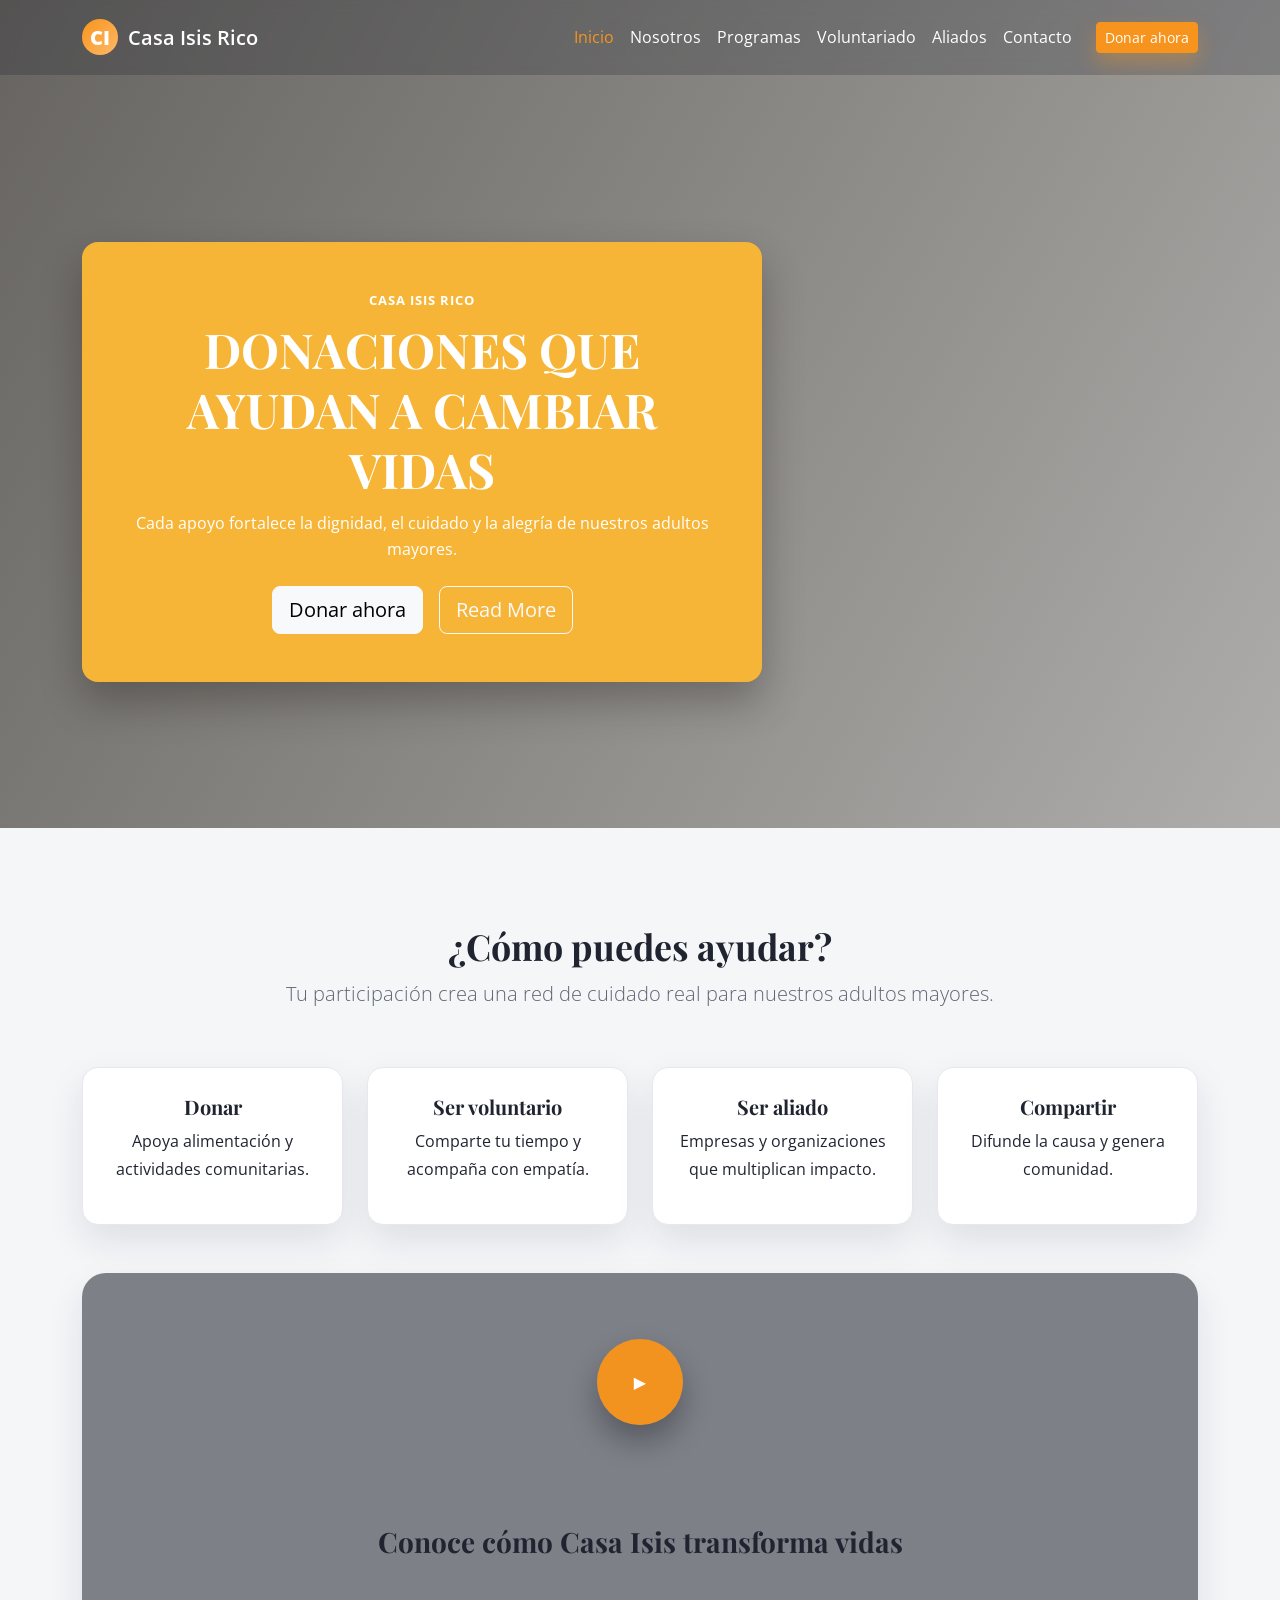
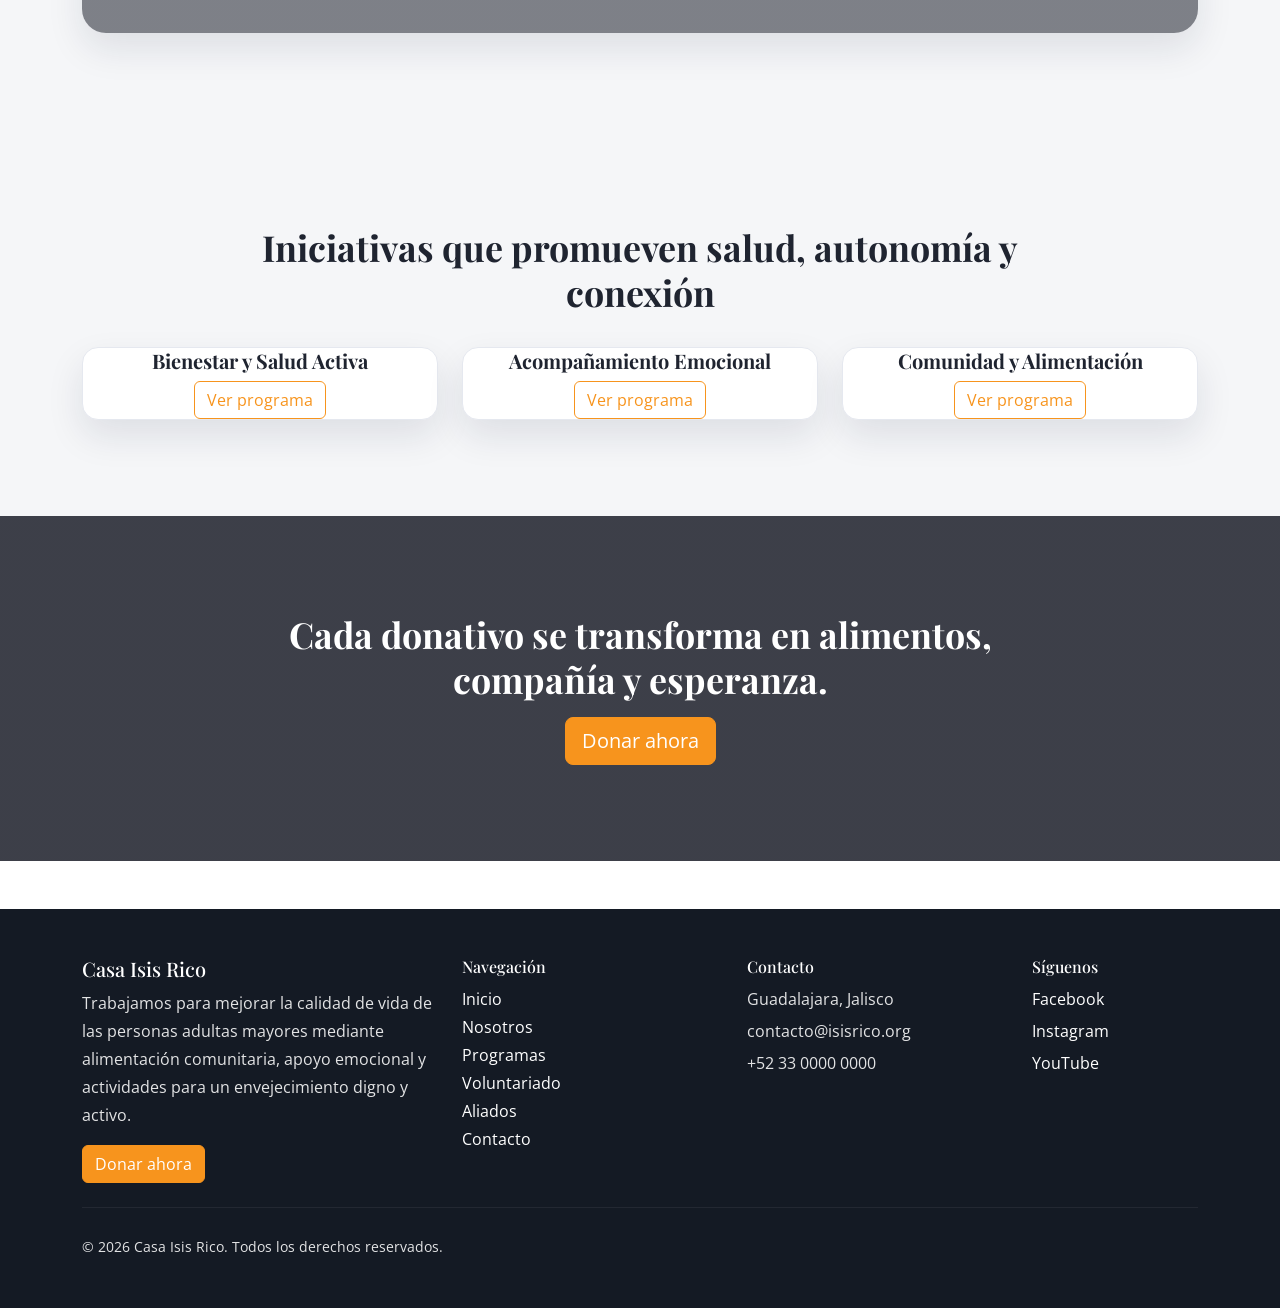
==== index.html @ 66bfe987 "Update index.html" ====
<!doctype html>
<html lang="es">
<head>
<meta charset="UTF-8" />
<meta name="viewport" content="width=device-width, initial-scale=1" />

<title>Casa Isis Rico | Envejecimiento digno y activo</title>

<link href="https://fonts.googleapis.com/css2?family=Open+Sans:wght@400;600&family=Playfair+Display:wght@700&family=Poppins:wght@600;700&display=swap" rel="stylesheet">

<link href="https://cdn.jsdelivr.net/npm/bootstrap@5.3.3/dist/css/bootstrap.min.css" rel="stylesheet">

<link rel="stylesheet" href="assets/css/base.css">
<link rel="stylesheet" href="assets/css/components.css">
<link rel="stylesheet" href="assets/css/pages.css">
<link rel="stylesheet" href="assets/css/hero.css">

</head>

<body data-page="index.html">

<header id="site-navbar"></header>

<main>

<!-- HERO -->
<section class="page-header hero-section">
<div class="hero-overlay"></div>

<div class="container hero-content text-center">

<article class="hero-highlight-card">

<p class="kicker text-white mb-2">Casa Isis Rico</p>

<h1 class="text-white">
DONACIONES QUE AYUDAN A CAMBIAR VIDAS
</h1>

<p class="text-white mb-4">
Cada apoyo fortalece la dignidad, el cuidado y la alegría de nuestros adultos mayores.
</p>

<div class="d-flex justify-content-center gap-3 flex-wrap">
<a class="btn btn-light btn-lg"
href="https://providencia.org.mx/causes/altata"
target="_blank">Donar ahora</a>

<a class="btn btn-outline-light btn-lg" href="#como-ayudar">
Read More
</a>
</div>

</article>

</div>
</section>


<!-- COMO PUEDES AYUDAR -->
<section id="como-ayudar" class="section-space section-soft">

<div class="container">

<div class="text-center section-heading">
<h2>¿Cómo puedes ayudar?</h2>
<p class="lead">
Tu participación crea una red de cuidado real para nuestros adultos mayores.
</p>
</div>

<div class="row g-4 mt-4">

<div class="col-md-3">
<div class="card-soft help-card h-100 text-center">
<h5>Donar</h5>
<p>Apoya alimentación y actividades comunitarias.</p>
</div>
</div>

<div class="col-md-3">
<div class="card-soft help-card h-100 text-center">
<h5>Ser voluntario</h5>
<p>Comparte tu tiempo y acompaña con empatía.</p>
</div>
</div>

<div class="col-md-3">
<div class="card-soft help-card h-100 text-center">
<h5>Ser aliado</h5>
<p>Empresas y organizaciones que multiplican impacto.</p>
</div>
</div>

<div class="col-md-3">
<div class="card-soft help-card h-100 text-center">
<h5>Compartir</h5>
<p>Difunde la causa y genera comunidad.</p>
</div>
</div>

</div>


<!-- VIDEO -->
<div class="story-video mt-5 text-center">

<!-- Reemplazar VIDEO_URL por video institucional -->
<button class="video-trigger"
data-bs-toggle="modal"
data-bs-target="#storyVideoModal">

▶
</button>

<h3 class="mt-3">
Conoce cómo Casa Isis transforma vidas
</h3>

</div>

</div>
</section>


<!-- PROGRAMAS -->
<section class="section-space section-soft">

<div class="container">

<div class="text-center section-heading">
<h2>Iniciativas que promueven salud, autonomía y conexión</h2>
</div>

<div class="row g-4">

<div class="col-md-4">
<div class="card-soft program-card h-100 text-center">
<h5>Bienestar y Salud Activa</h5>
<a class="btn btn-outline-brand" href="programas.html">Ver programa</a>
</div>
</div>

<div class="col-md-4">
<div class="card-soft program-card h-100 text-center">
<h5>Acompañamiento Emocional</h5>
<a class="btn btn-outline-brand" href="programas.html">Ver programa</a>
</div>
</div>

<div class="col-md-4">
<div class="card-soft program-card h-100 text-center">
<h5>Comunidad y Alimentación</h5>
<a class="btn btn-outline-brand" href="programas.html">Ver programa</a>
</div>
</div>

</div>

</div>
</section>


<!-- DONACION -->
<section class="donation-band section-space text-center">

<div class="container">

<h2>
Cada donativo se transforma en alimentos, compañía y esperanza.
</h2>

<a class="btn btn-brand btn-lg mt-3"
href="https://providencia.org.mx/causes/altata"
target="_blank">
Donar ahora
</a>

</div>

</section>

</main>


<!-- VIDEO MODAL -->
<div class="modal fade" id="storyVideoModal" tabindex="-1">
<div class="modal-dialog modal-lg modal-dialog-centered">

<div class="modal-content bg-dark">

<div class="modal-body">

<div class="ratio ratio-16x9">
<iframe
src="https://www.youtube.com/embed/VIDEO_URL"
allowfullscreen>
</iframe>
</div>

</div>

</div>

</div>
</div>

<div id="site-footer"></div>

<script src="https://cdn.jsdelivr.net/npm/bootstrap@5.3.3/dist/js/bootstrap.bundle.min.js"></script>
<script src="assets/js/site.js"></script>

</body>
</html>
---- assets/css/base.css ----
:root {
  --color-primary: #f7941d;
  --color-primary-dark: #d97d10;
  --color-secondary: #ffe0bc;
  --color-accent: #ffbf75;
  --color-surface: #f5f6f8;
  --color-surface-soft: #ffffff;
  --color-ink: #1f2430;
  --color-muted: #5e6574;
  --color-border: #e5e8ef;
  --shadow-soft: 0 16px 36px rgba(24, 32, 56, 0.1);
  --radius-md: 1rem;
  --radius-lg: 1.5rem;
}

* {
  box-sizing: border-box;
}

html {
  scroll-behavior: smooth;
}

body {
  font-family: 'Open Sans', 'Inter', system-ui, -apple-system, sans-serif;
  color: var(--color-ink);
  background: var(--color-surface-soft);
  line-height: 1.75;
}

h1,
h2,
h3,
h4,
h5 {
  font-family: 'Playfair Display', 'Poppins', serif;
  line-height: 1.25;
  font-weight: 700;
  color: var(--color-ink);
}

h1 {
  font-size: clamp(2rem, 4vw, 3.25rem);
}

h2 {
  font-size: clamp(1.75rem, 2.8vw, 2.4rem);
}

.section-space {
  padding: clamp(4rem, 8vw, 6rem) 0;
}

.section-soft {
  background: var(--color-surface);
}

.kicker {
  color: var(--color-primary);
  font-weight: 700;
  text-transform: uppercase;
  letter-spacing: 0.08em;
  font-size: 0.82rem;
}

.lead {
  color: var(--color-muted);
  font-size: clamp(1rem, 2.4vw, 1.22rem);
}

.btn-brand {
  background: var(--color-primary);
  border-color: var(--color-primary);
  color: #fff;
}

.btn-brand:hover,
.btn-brand:focus {
  background: var(--color-primary-dark);
  border-color: var(--color-primary-dark);
  color: #fff;
}

.btn-outline-brand {
  border-color: var(--color-primary);
  color: var(--color-primary);
}

.btn-outline-brand:hover,
.btn-outline-brand:focus {
  background: var(--color-primary);
  color: #fff;
}

.focus-ring:focus-visible,
a:focus-visible,
button:focus-visible,
input:focus-visible,
textarea:focus-visible,
select:focus-visible {
  outline: 3px solid var(--color-secondary);
  outline-offset: 2px;
}
---- assets/css/components.css ----
.site-navbar {
  background: rgba(14, 18, 30, 0.2);
  backdrop-filter: blur(8px);
  transition: background 0.3s ease, box-shadow 0.3s ease, padding 0.3s ease;
  padding: 0.9rem 0;
}

.site-navbar.scrolled {
  background: rgba(14, 18, 30, 0.94);
  box-shadow: 0 10px 28px rgba(0, 0, 0, 0.22);
  padding: 0.6rem 0;
}

.site-navbar .nav-link,
.site-navbar .navbar-brand {
  color: #fff;
}

.site-navbar .nav-link:hover,
.site-navbar .nav-link.active {
  color: var(--color-primary);
}

.navbar-toggler {
  border-color: rgba(255, 255, 255, 0.45);
}

.navbar-toggler-icon {
  filter: invert(1);
}

.nav-donate-btn {
  box-shadow: 0 10px 20px rgba(247, 148, 29, 0.35);
}

.navbar-brand-mark {
  width: 2.25rem;
  height: 2.25rem;
  border-radius: 50%;
  background: linear-gradient(135deg, var(--color-primary), #ffb866);
  display: inline-grid;
  place-items: center;
  color: #fff;
  margin-right: 0.6rem;
  font-weight: 800;
}

.help-card {
  padding: 1.6rem;
  text-align: center;
}

.help-icon {
  display: inline-grid;
  place-items: center;
  width: 3rem;
  height: 3rem;
  border-radius: 50%;
  background: rgba(247, 148, 29, 0.16);
  font-size: 1.35rem;
  margin-bottom: 0.75rem;
}

.story-video {
  border-radius: var(--radius-lg);
  min-height: 360px;
  background: linear-gradient(rgba(16, 20, 32, 0.52), rgba(16, 20, 32, 0.52)),
    url('https://images.unsplash.com/photo-1516589178581-6cd7833ae3b2?auto=format&fit=crop&w=1600&q=80') center / cover no-repeat;
  display: grid;
  place-items: center;
  gap: 1rem;
  padding: 2rem;
  box-shadow: var(--shadow-soft);
}

.video-copy h3 {
  color: #fff;
  max-width: 620px;
}

.video-trigger {
  width: 86px;
  height: 86px;
  border-radius: 50%;
  border: 0;
  background: rgba(247, 148, 29, 0.96);
  color: #fff;
  box-shadow: 0 16px 30px rgba(8, 10, 14, 0.32);
  transition: transform 0.25s ease;
}

.video-trigger:hover,
.video-trigger:focus {
  transform: scale(1.06);
}

.play-circle {
  font-size: 1.7rem;
  margin-left: 0.2rem;
}

.card-soft {
  border: 1px solid var(--color-border);
  border-radius: var(--radius-md);
  box-shadow: var(--shadow-soft);
  background: #fff;
  transition: transform 0.3s ease, box-shadow 0.3s ease;
}

.card-soft:hover {
  transform: translateY(-7px);
  box-shadow: 0 22px 40px rgba(24, 32, 56, 0.14);
}

.story-block {
  border-left: 4px solid var(--color-primary);
  padding-left: 1rem;
}

.cta-band {
  border-radius: var(--radius-lg);
  background: #202632;
  color: #fff;
  padding: 2rem;
}

.cta-band h2,
.cta-band p {
  color: #fff;
}

.image-placeholder {
  width: 100%;
  height: 100%;
  min-height: 250px;
  object-fit: cover;
  border-radius: var(--radius-md);
  box-shadow: var(--shadow-soft);
}

.image-caption {
  color: var(--color-muted);
  font-size: 0.9rem;
  margin-top: 0.65rem;
}

.site-footer {
  background: #141a24;
  color: rgba(255, 255, 255, 0.88);
}

.site-footer a {
  color: #fff;
  text-decoration: none;
}

.site-footer a:hover {
  color: var(--color-primary);
}

.social-links li + li {
  margin-top: 0.25rem;
}

.section-heading {
  max-width: 760px;
  margin: 0 auto 2rem;
}

.metric-highlight {
  text-align: center;
  padding: 1.6rem 1rem;
}

.impact-card {
  padding: 1.6rem;
  text-align: center;
}

.impact-icon {
  display: inline-grid;
  place-items: center;
  width: 3rem;
  height: 3rem;
  border-radius: 50%;
  background: rgba(247, 148, 29, 0.17);
  font-size: 1.4rem;
  margin-bottom: 0.8rem;
}

.value-card,
.quote-card,
.action-card {
  padding: 2rem;
}

.value-icon {
  display: inline-grid;
  place-items: center;
  width: 3.2rem;
  height: 3.2rem;
  border-radius: 0.9rem;
  background: rgba(247, 148, 29, 0.14);
  font-size: 1.55rem;
}

.program-card {
  overflow: hidden;
}

.program-image {
  min-height: 220px;
  border-bottom-left-radius: 0;
  border-bottom-right-radius: 0;
  transition: transform 0.5s ease;
}

.program-card:hover .program-image {
  transform: scale(1.08);
}

.quote-card p {
  font-size: 1.05rem;
  color: var(--color-muted);
}

.action-card .btn {
  margin-top: auto;
}

.about-visual .image-placeholder {
  min-height: 100%;
}

.donation-band {
  color: #fff;
  background: linear-gradient(rgba(12, 15, 27, 0.8), rgba(12, 15, 27, 0.8)),
    url('https://images.unsplash.com/photo-1511895426328-dc8714191300?auto=format&fit=crop&w=1600&q=80') center / cover no-repeat;
}

.donation-band h2 {
  color: #fff;
  max-width: 760px;
  margin: 0 auto;
}

.ally-marquee {
  overflow: hidden;
  border-radius: 999px;
  border: 1px solid var(--color-border);
  padding: 0.75rem 0;
  background: #fff;
}

.ally-track {
  display: flex;
  width: max-content;
  animation: allyMarquee 24s linear infinite;
}

.ally-track span {
  padding: 0 2rem;
  font-weight: 600;
  color: #404756;
}

.btn,
.nav-link,
.form-control,
.form-select {
  transition: all 0.25s ease;
}

@keyframes allyMarquee {
  0% {
    transform: translateX(0);
  }

  100% {
    transform: translateX(-50%);
  }
}

@media (max-width: 991px) {
  .site-navbar {
    background: rgba(14, 18, 30, 0.94);
  }

  .nav-donate-btn {
    margin-bottom: 0.5rem;
    width: max-content;
  }

  .story-video {
    min-height: 300px;
  }
}
---- assets/css/pages.css ----
.metric {
  text-align: center;
  padding: 1.4rem;
  border-radius: var(--radius-md);
  background: #fff;
  border: 1px solid var(--color-border);
  box-shadow: var(--shadow-soft);
}

.metric strong {
  display: block;
  font-size: clamp(1.8rem, 4vw, 2.7rem);
  color: var(--color-primary);
  line-height: 1.15;
}

.program-item {
  border-top: 3px solid var(--color-accent);
}

.form-card {
  border: 1px solid var(--color-border);
  border-radius: var(--radius-md);
  box-shadow: var(--shadow-soft);
}

.page-header {
  padding-top: 7.5rem;
  padding-bottom: 2rem;
}
---- assets/css/hero.css ----
.hero-section.page-header {
  min-height: 92vh;
  display: flex;
  align-items: center;
  justify-content: center;
  position: relative;
  overflow: hidden;
  padding-top: 6rem;
  padding-bottom: 0;
}

.hero-overlay {
  position: absolute;
  inset: 0;
  background: linear-gradient(120deg, rgba(24, 20, 14, 0.66), rgba(24, 20, 14, 0.35)),
    url('https://images.unsplash.com/photo-1576765608866-5b51046452be?auto=format&fit=crop&w=1800&q=80') center / cover no-repeat;
  animation: heroZoom 14s ease-in-out infinite alternate;
}

.hero-section .hero-content {
  position: relative;
  z-index: 2;
}

.hero-section .hero-highlight-card {
  max-width: 680px;
  border-radius: 1rem;
  background: #f7b538;
  color: #1f2430;
  padding: clamp(2rem, 4vw, 3rem);
  box-shadow: 0 20px 40px rgba(24, 18, 9, 0.3);
  animation: heroFadeIn 0.9s ease;
}

.hero-section .hero-highlight-card h1 {
  font-family: 'Playfair Display', 'Poppins', serif;
  font-size: clamp(2rem, 4vw, 3rem);
  margin-bottom: 0.8rem;
}

.hero-section .hero-highlight-card p {
  line-height: 1.6;
}

.hero-section .hero-badge {
  display: inline-grid;
  place-items: center;
  width: 3.3rem;
  height: 3.3rem;
  border-radius: 50%;
  background: rgba(255, 255, 255, 0.55);
  font-size: 1.5rem;
  margin-bottom: 0.8rem;
}

.hero-section .hero-action {
  transition: transform 0.25s ease, box-shadow 0.25s ease;
}

.hero-section .hero-action:hover,
.hero-section .hero-action:focus {
  transform: translateY(-2px);
  box-shadow: 0 12px 22px rgba(24, 32, 56, 0.18);
}

@keyframes heroFadeIn {
  from {
    opacity: 0;
    transform: translateY(16px);
  }

  to {
    opacity: 1;
    transform: translateY(0);
  }
}

@keyframes heroZoom {
  from {
    transform: scale(1);
  }

  to {
    transform: scale(1.08);
  }
}

@media (max-width: 991px) {
  .hero-section.page-header {
    min-height: 84vh;
  }
}
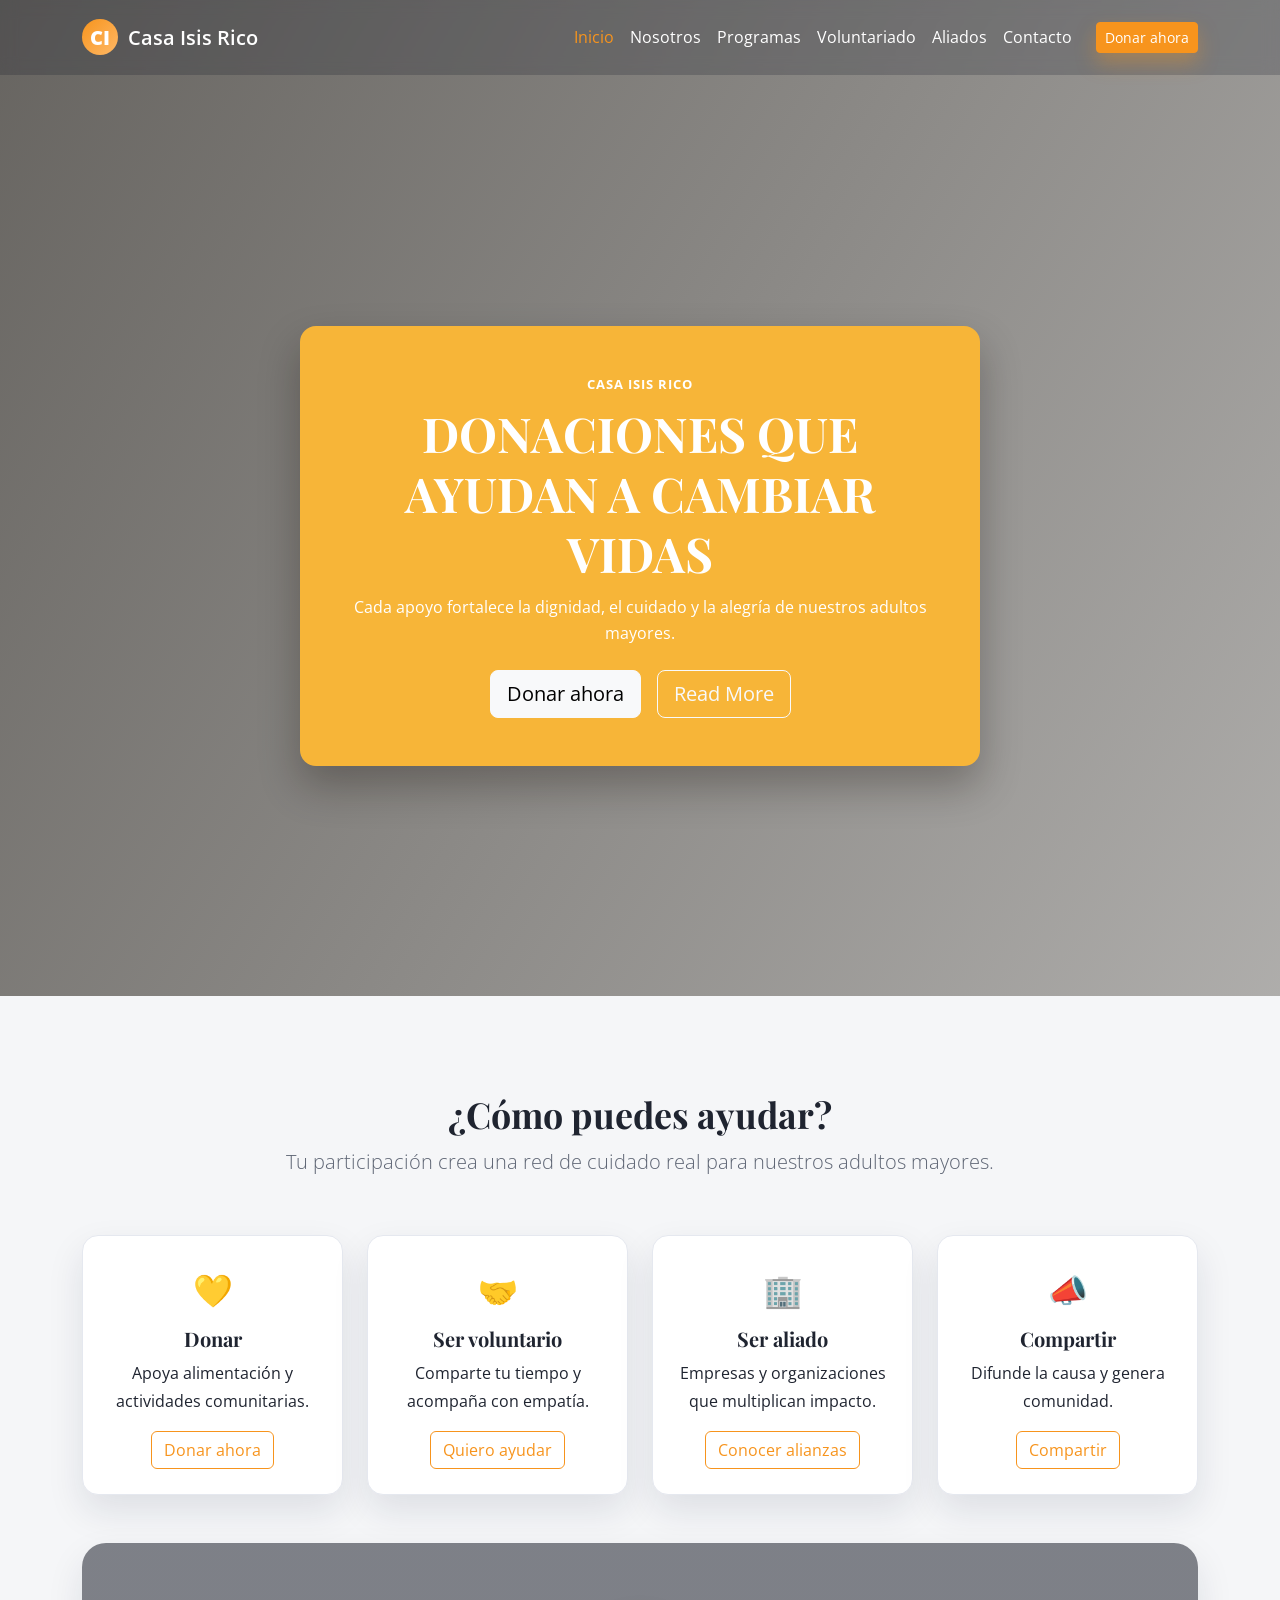
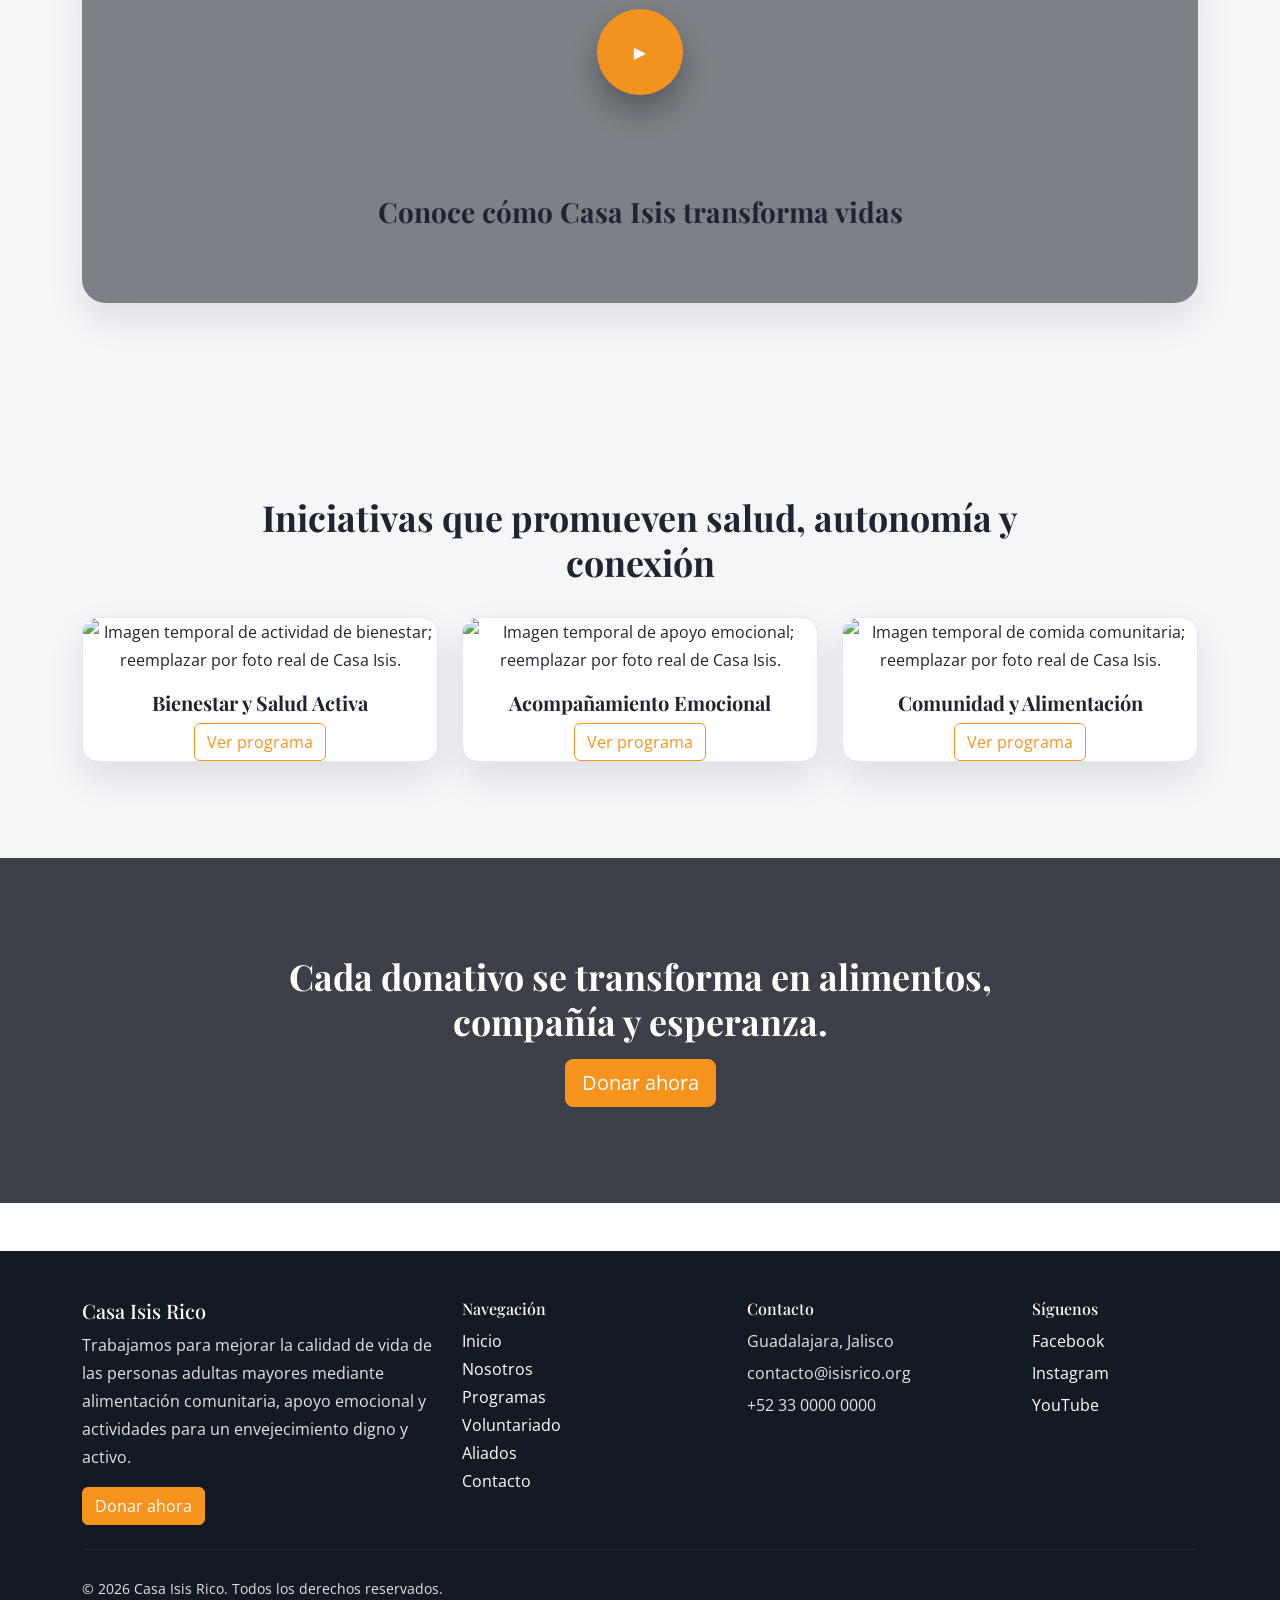
==== commit b7c15d56: "Improve homepage UX cards, hero centering, and share action" ====
--- a/index.html
+++ b/index.html
@@ -24,12 +24,12 @@
 <main>
 
 <!-- HERO -->
-<section class="page-header hero-section">
+<section class="page-header hero-section min-vh-100 d-flex align-items-center justify-content-center">
 <div class="hero-overlay"></div>
 
-<div class="container hero-content text-center">
-
-<article class="hero-highlight-card">
+<div class="container hero-content text-center d-flex align-items-center justify-content-center min-vh-100">
+
+<article class="hero-highlight-card mx-auto text-center">
 
 <p class="kicker text-white mb-2">Casa Isis Rico</p>
 
@@ -73,29 +73,37 @@
 
 <div class="col-md-3">
 <div class="card-soft help-card h-100 text-center">
+<div class="fs-2 mb-2" aria-hidden="true">💛</div>
 <h5>Donar</h5>
 <p>Apoya alimentación y actividades comunitarias.</p>
-</div>
-</div>
-
-<div class="col-md-3">
-<div class="card-soft help-card h-100 text-center">
+<a class="btn btn-outline-brand" href="https://providencia.org.mx/causes/altata" target="_blank" rel="noopener noreferrer">Donar ahora</a>
+</div>
+</div>
+
+<div class="col-md-3">
+<div class="card-soft help-card h-100 text-center">
+<div class="fs-2 mb-2" aria-hidden="true">🤝</div>
 <h5>Ser voluntario</h5>
 <p>Comparte tu tiempo y acompaña con empatía.</p>
-</div>
-</div>
-
-<div class="col-md-3">
-<div class="card-soft help-card h-100 text-center">
+<a class="btn btn-outline-brand" href="voluntariado.html">Quiero ayudar</a>
+</div>
+</div>
+
+<div class="col-md-3">
+<div class="card-soft help-card h-100 text-center">
+<div class="fs-2 mb-2" aria-hidden="true">🏢</div>
 <h5>Ser aliado</h5>
 <p>Empresas y organizaciones que multiplican impacto.</p>
-</div>
-</div>
-
-<div class="col-md-3">
-<div class="card-soft help-card h-100 text-center">
+<a class="btn btn-outline-brand" href="aliados.html">Conocer alianzas</a>
+</div>
+</div>
+
+<div class="col-md-3">
+<div class="card-soft help-card h-100 text-center">
+<div class="fs-2 mb-2" aria-hidden="true">📣</div>
 <h5>Compartir</h5>
 <p>Difunde la causa y genera comunidad.</p>
+<button class="btn btn-outline-brand" type="button" onclick="shareCasaIsis()">Compartir</button>
 </div>
 </div>
 
@@ -136,6 +144,7 @@
 
 <div class="col-md-4">
 <div class="card-soft program-card h-100 text-center">
+<img class="img-fluid rounded mb-3" src="https://images.unsplash.com/photo-1516589091380-5d8e87df6999" alt="Imagen temporal de actividad de bienestar; reemplazar por foto real de Casa Isis." loading="lazy">
 <h5>Bienestar y Salud Activa</h5>
 <a class="btn btn-outline-brand" href="programas.html">Ver programa</a>
 </div>
@@ -143,6 +152,7 @@
 
 <div class="col-md-4">
 <div class="card-soft program-card h-100 text-center">
+<img class="img-fluid rounded mb-3" src="https://images.unsplash.com/photo-1599059813005-11265ba4b4ce" alt="Imagen temporal de apoyo emocional; reemplazar por foto real de Casa Isis." loading="lazy">
 <h5>Acompañamiento Emocional</h5>
 <a class="btn btn-outline-brand" href="programas.html">Ver programa</a>
 </div>
@@ -150,6 +160,7 @@
 
 <div class="col-md-4">
 <div class="card-soft program-card h-100 text-center">
+<img class="img-fluid rounded mb-3" src="https://images.unsplash.com/photo-1581578731548-c64695cc6952" alt="Imagen temporal de comida comunitaria; reemplazar por foto real de Casa Isis." loading="lazy">
 <h5>Comunidad y Alimentación</h5>
 <a class="btn btn-outline-brand" href="programas.html">Ver programa</a>
 </div>
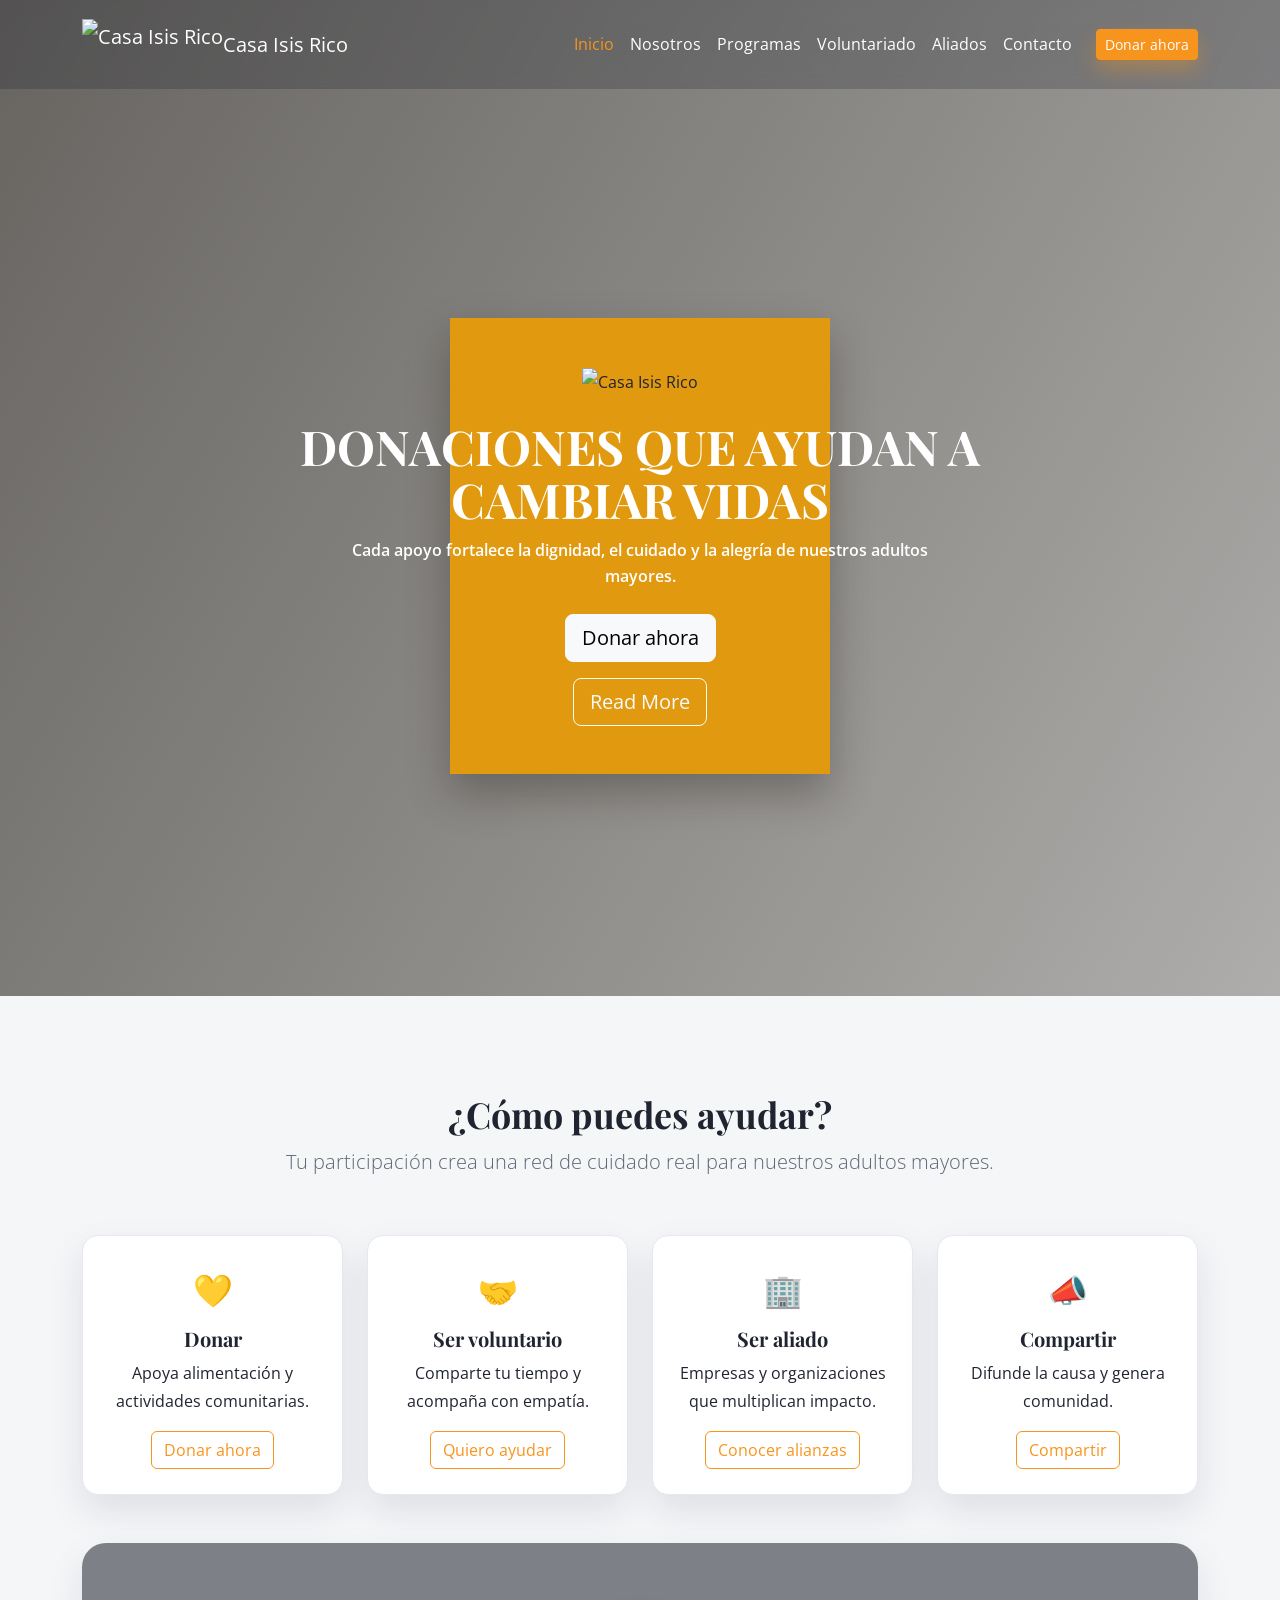
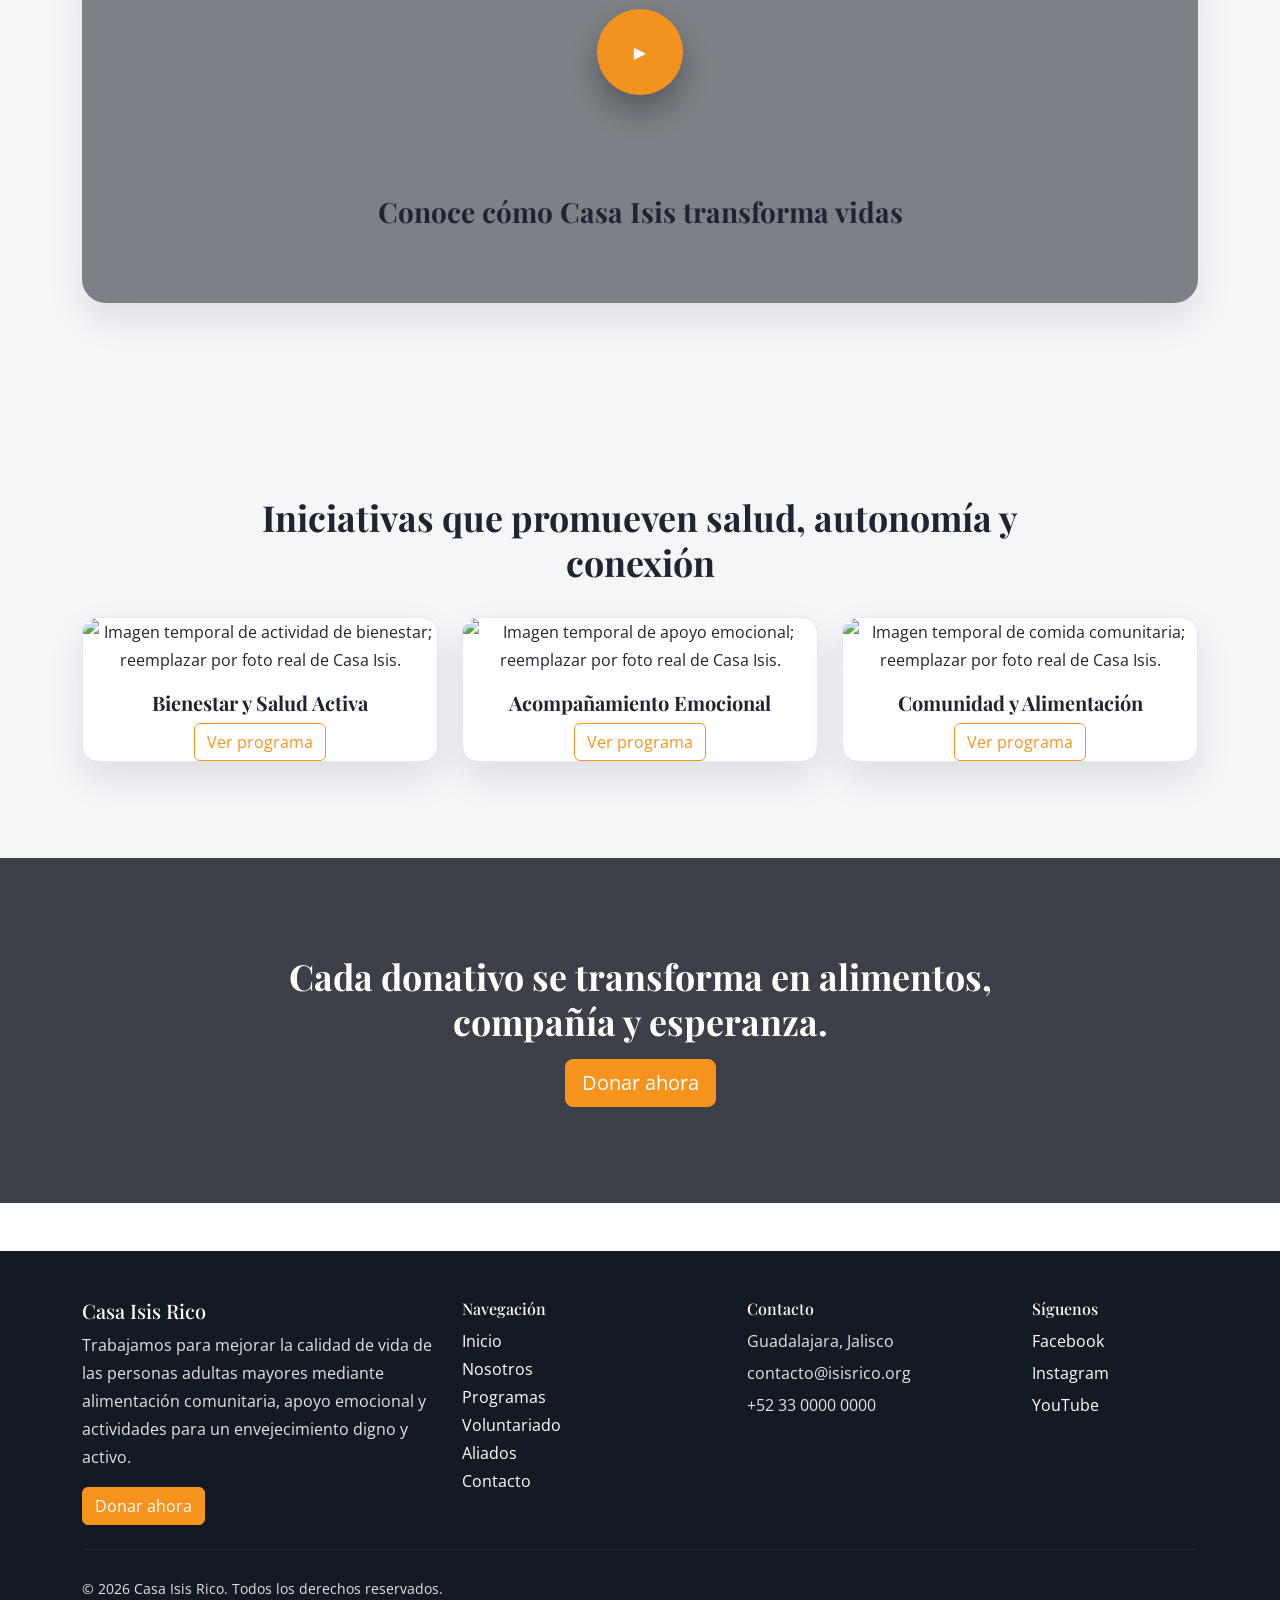
==== commit 87951454: "Primer push sitio Casa Isis" ====
--- a/index.html
+++ b/index.html
@@ -9,7 +9,7 @@
 <link href="https://fonts.googleapis.com/css2?family=Open+Sans:wght@400;600&family=Playfair+Display:wght@700&family=Poppins:wght@600;700&display=swap" rel="stylesheet">
 
 <link href="https://cdn.jsdelivr.net/npm/bootstrap@5.3.3/dist/css/bootstrap.min.css" rel="stylesheet">
-
+<link rel="stylesheet" href="https://cdn-uicons.flaticon.com/uicons-regular-rounded/css/uicons-regular-rounded.css">
 <link rel="stylesheet" href="assets/css/base.css">
 <link rel="stylesheet" href="assets/css/components.css">
 <link rel="stylesheet" href="assets/css/pages.css">
@@ -31,14 +31,15 @@
 
 <article class="hero-highlight-card mx-auto text-center">
 
-<p class="kicker text-white mb-2">Casa Isis Rico</p>
-
-<h1 class="text-white">
-DONACIONES QUE AYUDAN A CAMBIAR VIDAS
+<img src="/CASAISIS/img/logoblanco.png" alt="Casa Isis Rico" height="100">
+
+<h1 class="text-white hero-title">
+    DONACIONES QUE AYUDAN A CAMBIAR VIDAS
 </h1>
 
-<p class="text-white mb-4">
-Cada apoyo fortalece la dignidad, el cuidado y la alegría de nuestros adultos mayores.
+
+<p class="text-white mb-4 hero-subtitle">
+    Cada apoyo fortalece la dignidad, el cuidado y la alegría de nuestros adultos mayores.
 </p>
 
 <div class="d-flex justify-content-center gap-3 flex-wrap">
--- a/assets/css/hero.css
+++ b/assets/css/hero.css
@@ -13,7 +13,7 @@
   position: absolute;
   inset: 0;
   background: linear-gradient(120deg, rgba(24, 20, 14, 0.66), rgba(24, 20, 14, 0.35)),
-    url('https://images.unsplash.com/photo-1576765608866-5b51046452be?auto=format&fit=crop&w=1800&q=80') center / cover no-repeat;
+    url('/CASAISIS/img/Heroabuelos.png') center / cover no-repeat;
   animation: heroZoom 14s ease-in-out infinite alternate;
 }
 
@@ -21,15 +21,59 @@
   position: relative;
   z-index: 2;
 }
+/*animacion de palpitacion para el hero*/
+@keyframes heroPulse {
+  0% {
+    transform: scale(1);
+  }
 
+  50% {
+    transform: scale(1.03);
+  }
+
+  100% {
+    transform: scale(1);
+  }
+}
 .hero-section .hero-highlight-card {
-  max-width: 680px;
-  border-radius: 1rem;
-  background: #f7b538;
+  max-width: 380px;
+  border-radius: 0;
+  background: #e1990f;
   color: #1f2430;
   padding: clamp(2rem, 4vw, 3rem);
   box-shadow: 0 20px 40px rgba(24, 18, 9, 0.3);
   animation: heroFadeIn 0.9s ease;
+
+  position: relative;
+  overflow: visible; /* ⭐ permite salir */
+   animation: heroPulse 6s ease-in-out infinite;
+}
+
+/* ===== TITULO QUE ROMPE EL CUADRO ===== */
+
+.hero-title {
+  position: relative;
+  left: 50%;
+  transform: translateX(-50%);
+  width: 750px;       /* más ancho que el cuadro */
+  max-width: 90vw;
+
+  margin-top: 1.5rem;
+  margin-bottom: 1rem;
+
+  font-size: clamp(2.2rem, 5vw, 3.2rem);
+  line-height: 1.1;
+}
+
+/* ===== SUBTEXTO TAMBIÉN SE SALE ===== */
+
+.hero-subtitle {
+  position: relative;
+  left: 50%;
+  transform: translateX(-50%);
+  width: 620px;
+  max-width: 85vw;
+  font-weight: 600;
 }
 
 .hero-section .hero-highlight-card h1 {
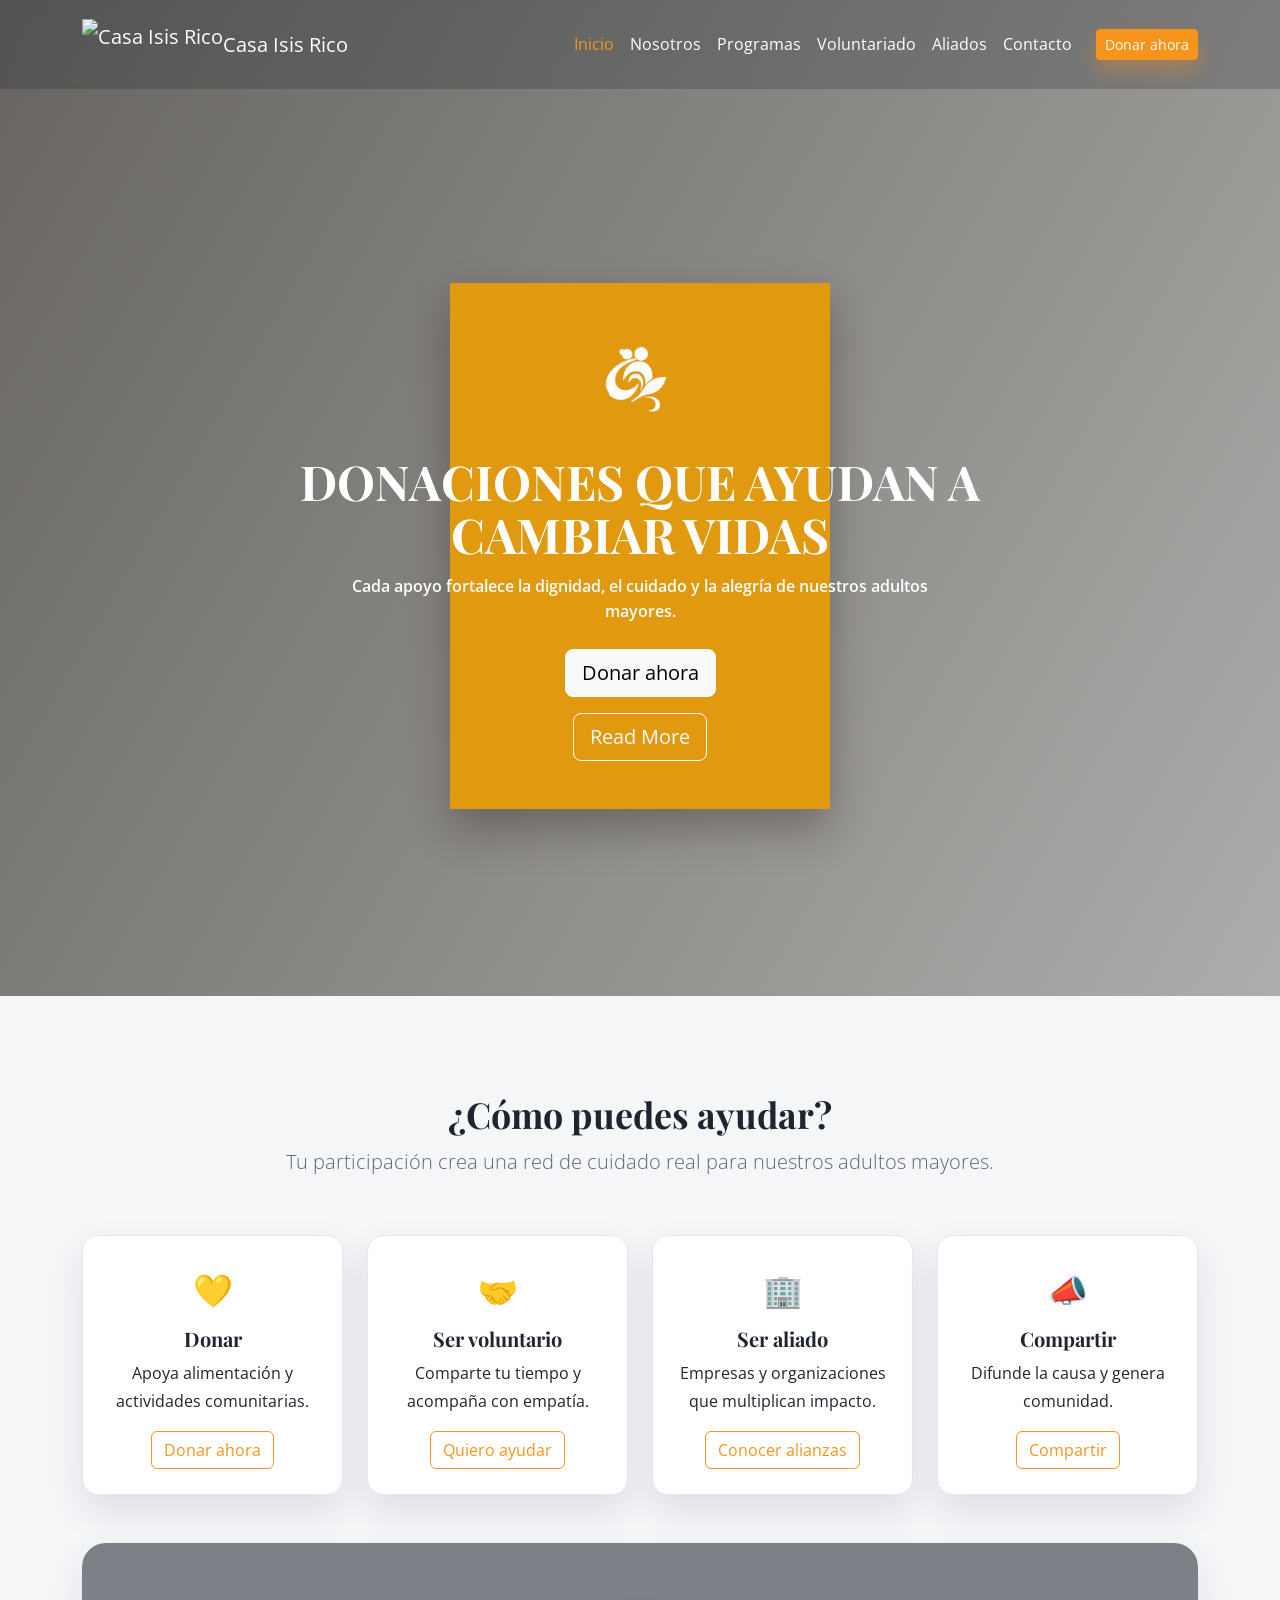
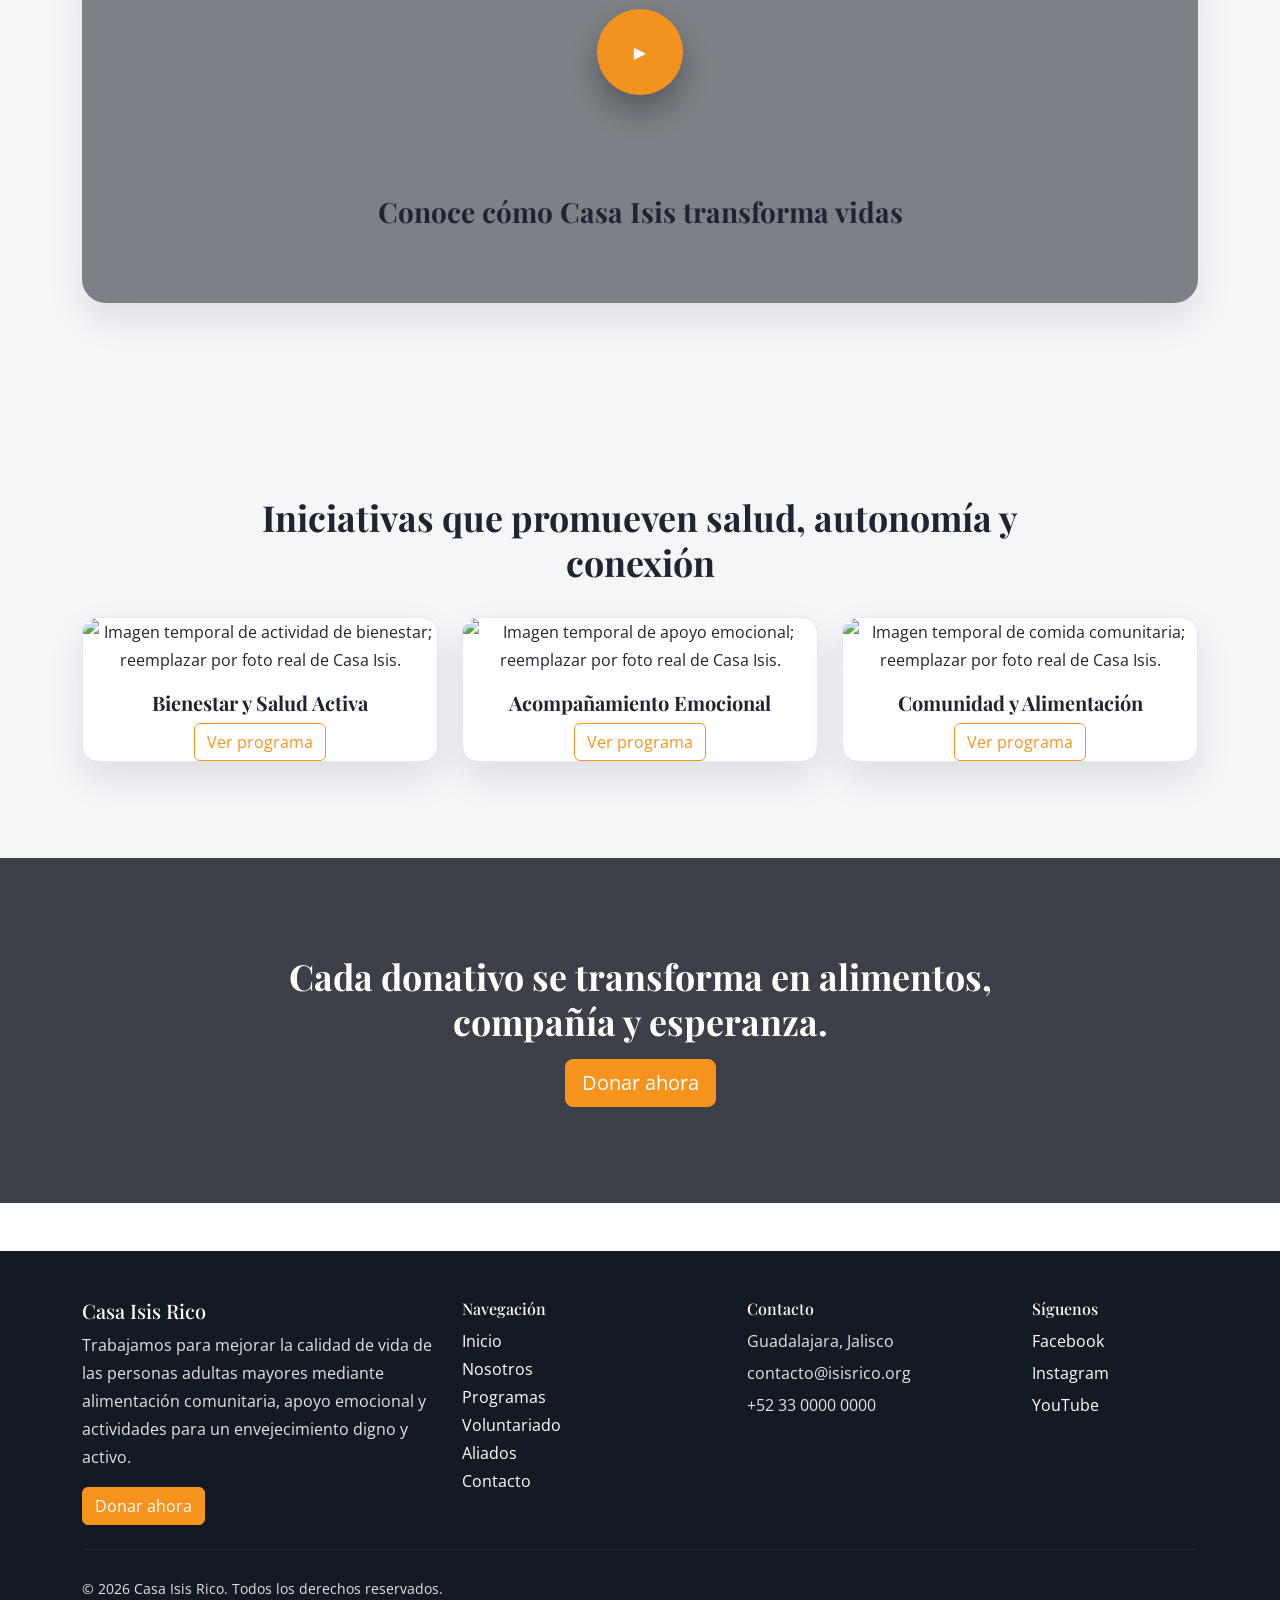
==== commit dd4dbe13: "arreglando rutas de imagenes" ====
--- a/index.html
+++ b/index.html
@@ -31,7 +31,7 @@
 
 <article class="hero-highlight-card mx-auto text-center">
 
-<img src="/CASAISIS/img/logoblanco.png" alt="Casa Isis Rico" height="100">
+<img src="img/logoblanco.png" alt="Casa Isis Rico" height="100">
 
 <h1 class="text-white hero-title">
     DONACIONES QUE AYUDAN A CAMBIAR VIDAS
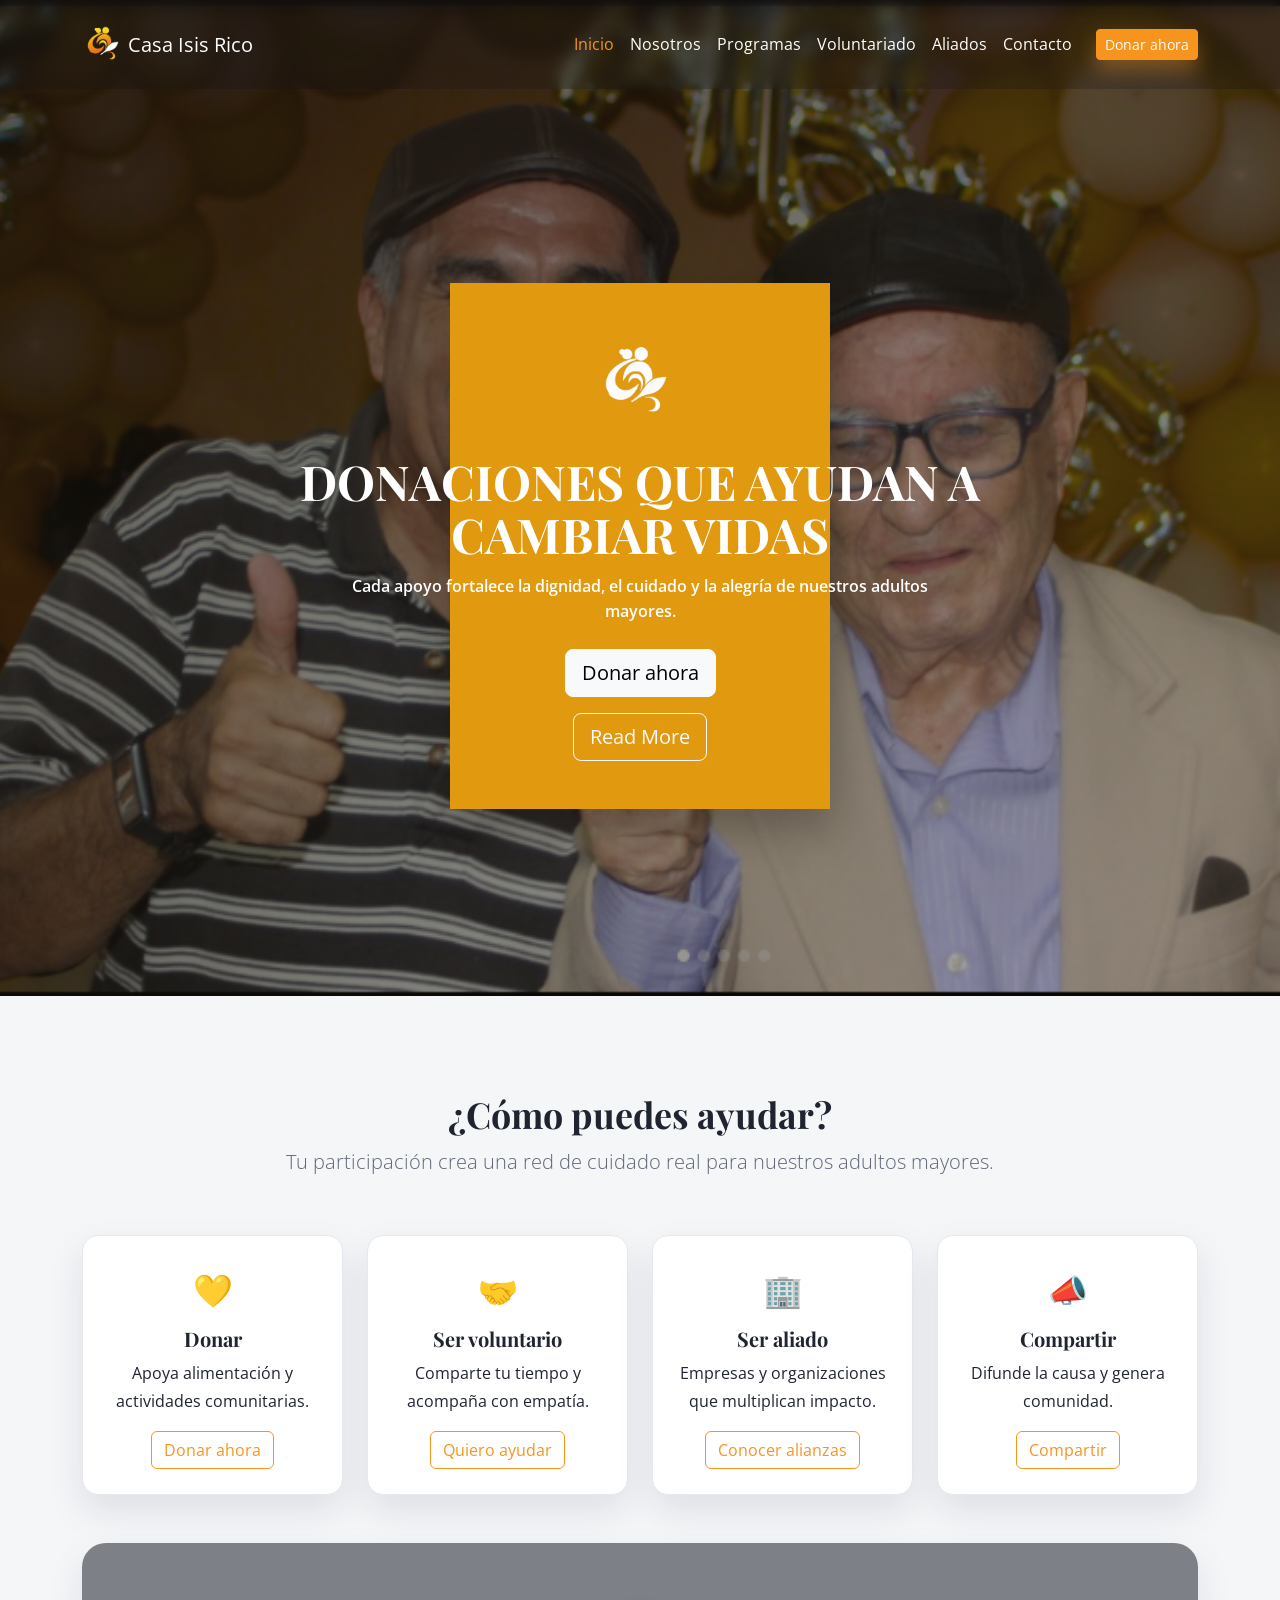
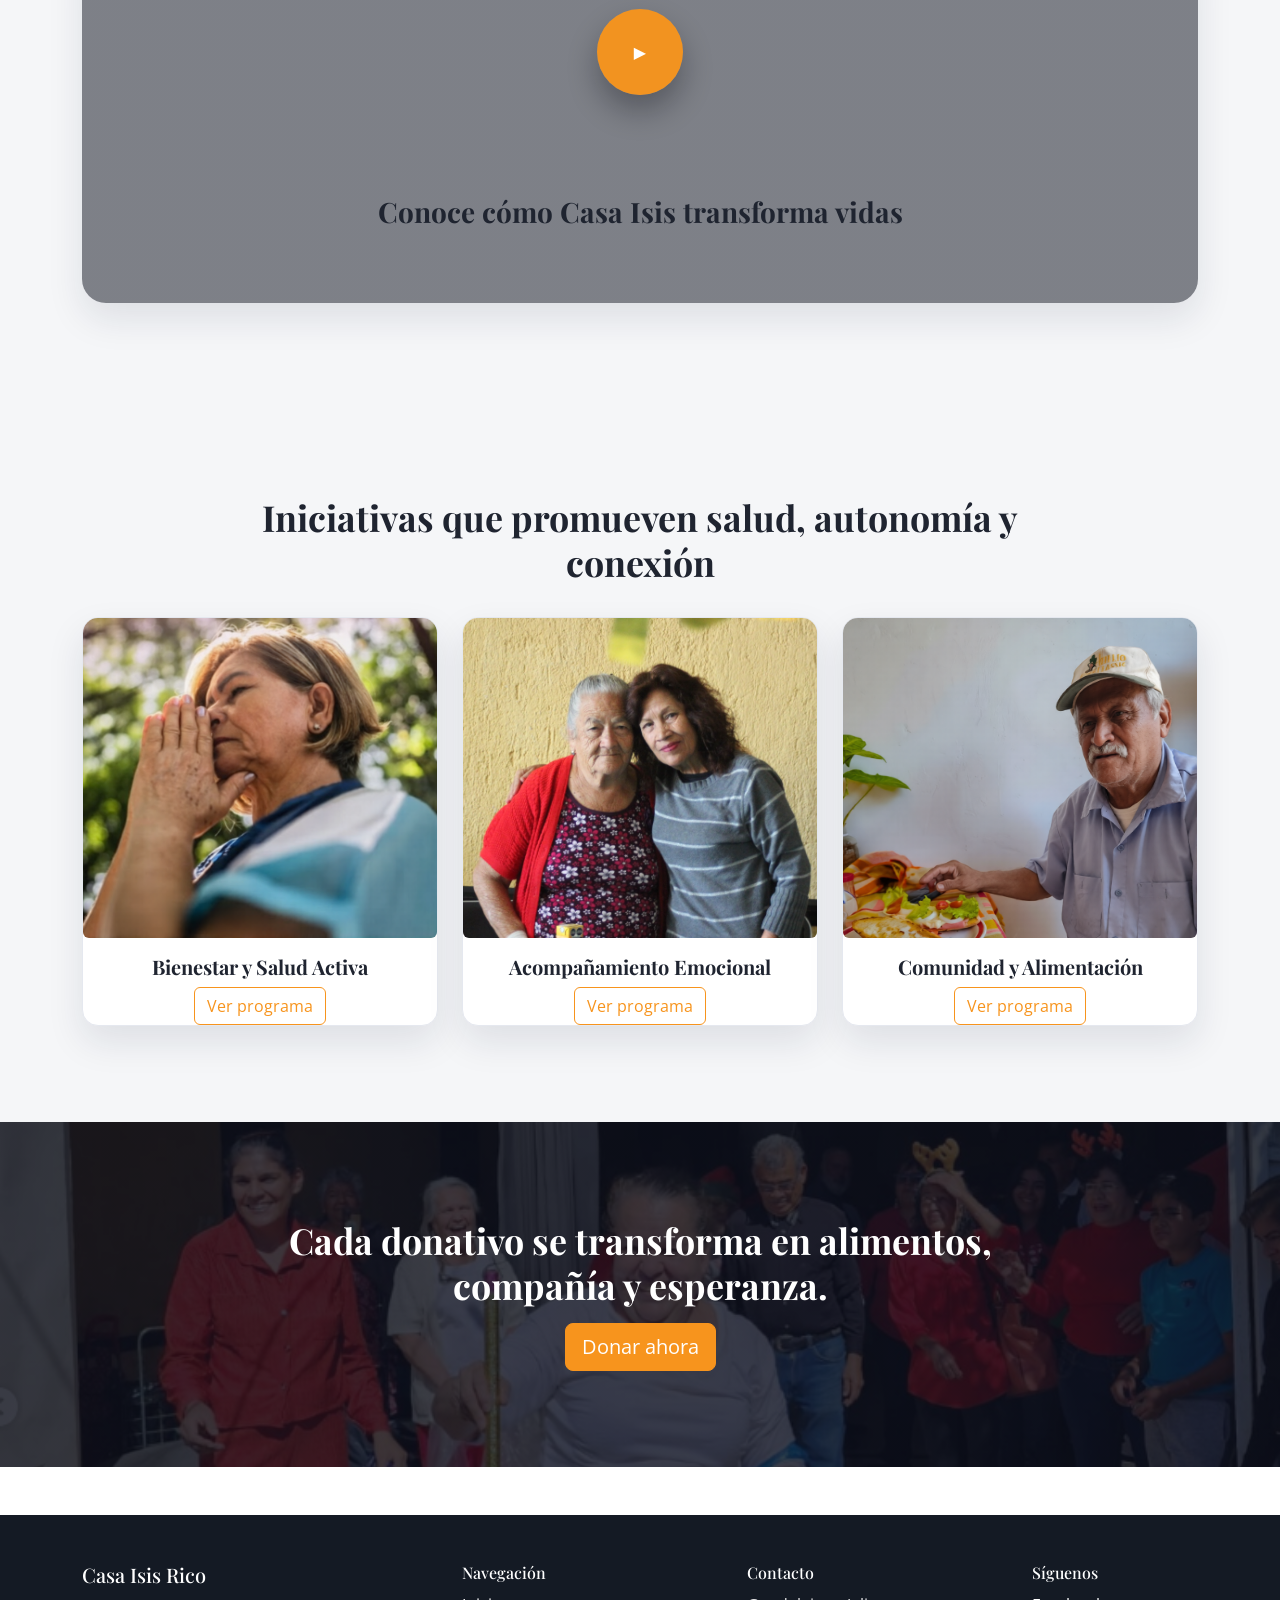
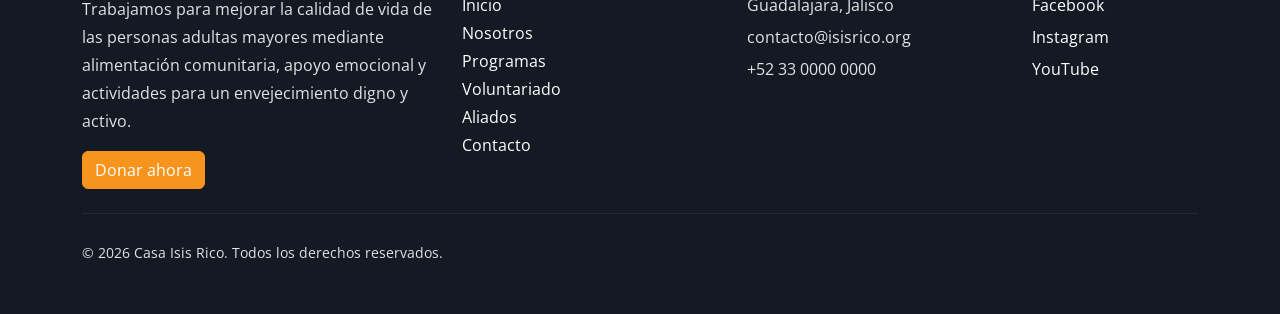
==== commit 33ed7639: "solo falta la historia" ====
--- a/index.html
+++ b/index.html
@@ -145,7 +145,7 @@
 
 <div class="col-md-4">
 <div class="card-soft program-card h-100 text-center">
-<img class="img-fluid rounded mb-3" src="https://images.unsplash.com/photo-1516589091380-5d8e87df6999" alt="Imagen temporal de actividad de bienestar; reemplazar por foto real de Casa Isis." loading="lazy">
+<img class="img-fluid rounded mb-3" src="img/bienestar.png" alt="Imagen temporal de actividad de bienestar; reemplazar por foto real de Casa Isis." loading="lazy">
 <h5>Bienestar y Salud Activa</h5>
 <a class="btn btn-outline-brand" href="programas.html">Ver programa</a>
 </div>
@@ -153,7 +153,7 @@
 
 <div class="col-md-4">
 <div class="card-soft program-card h-100 text-center">
-<img class="img-fluid rounded mb-3" src="https://images.unsplash.com/photo-1599059813005-11265ba4b4ce" alt="Imagen temporal de apoyo emocional; reemplazar por foto real de Casa Isis." loading="lazy">
+<img class="img-fluid rounded mb-3" src="img/acompañamiento.png" alt="Imagen temporal de apoyo emocional; reemplazar por foto real de Casa Isis." loading="lazy">
 <h5>Acompañamiento Emocional</h5>
 <a class="btn btn-outline-brand" href="programas.html">Ver programa</a>
 </div>
@@ -161,7 +161,7 @@
 
 <div class="col-md-4">
 <div class="card-soft program-card h-100 text-center">
-<img class="img-fluid rounded mb-3" src="https://images.unsplash.com/photo-1581578731548-c64695cc6952" alt="Imagen temporal de comida comunitaria; reemplazar por foto real de Casa Isis." loading="lazy">
+<img class="img-fluid rounded mb-3" src="img/comida.png" alt="Imagen temporal de comida comunitaria; reemplazar por foto real de Casa Isis." loading="lazy">
 <h5>Comunidad y Alimentación</h5>
 <a class="btn btn-outline-brand" href="programas.html">Ver programa</a>
 </div>
--- a/assets/css/components.css
+++ b/assets/css/components.css
@@ -235,7 +235,8 @@
 .donation-band {
   color: #fff;
   background: linear-gradient(rgba(12, 15, 27, 0.8), rgba(12, 15, 27, 0.8)),
-    url('https://images.unsplash.com/photo-1511895426328-dc8714191300?auto=format&fit=crop&w=1600&q=80') center / cover no-repeat;
+    url('../../img/esperanza.png') center / cover no-repeat;
+  background-position: center 35%;
 }
 
 .donation-band h2 {
--- a/assets/css/pages.css
+++ b/assets/css/pages.css
@@ -29,3 +29,14 @@
   padding-bottom: 2rem;
 }
 
+/*cards de programas del index*/
+.program-card img {
+  width: 100%;
+  height: 320px;
+  object-fit: cover;
+  transition: transform .4s ease;
+}
+
+.program-card:hover img {
+  transform: scale(1.05);
+}
--- a/assets/css/hero.css
+++ b/assets/css/hero.css
@@ -13,7 +13,7 @@
   position: absolute;
   inset: 0;
   background: linear-gradient(120deg, rgba(24, 20, 14, 0.66), rgba(24, 20, 14, 0.35)),
-    url('/CASAISIS/img/Heroabuelos.png') center / cover no-repeat;
+    url('../../img/Heroabuelos.png') center / cover no-repeat;
   animation: heroZoom 14s ease-in-out infinite alternate;
 }
 
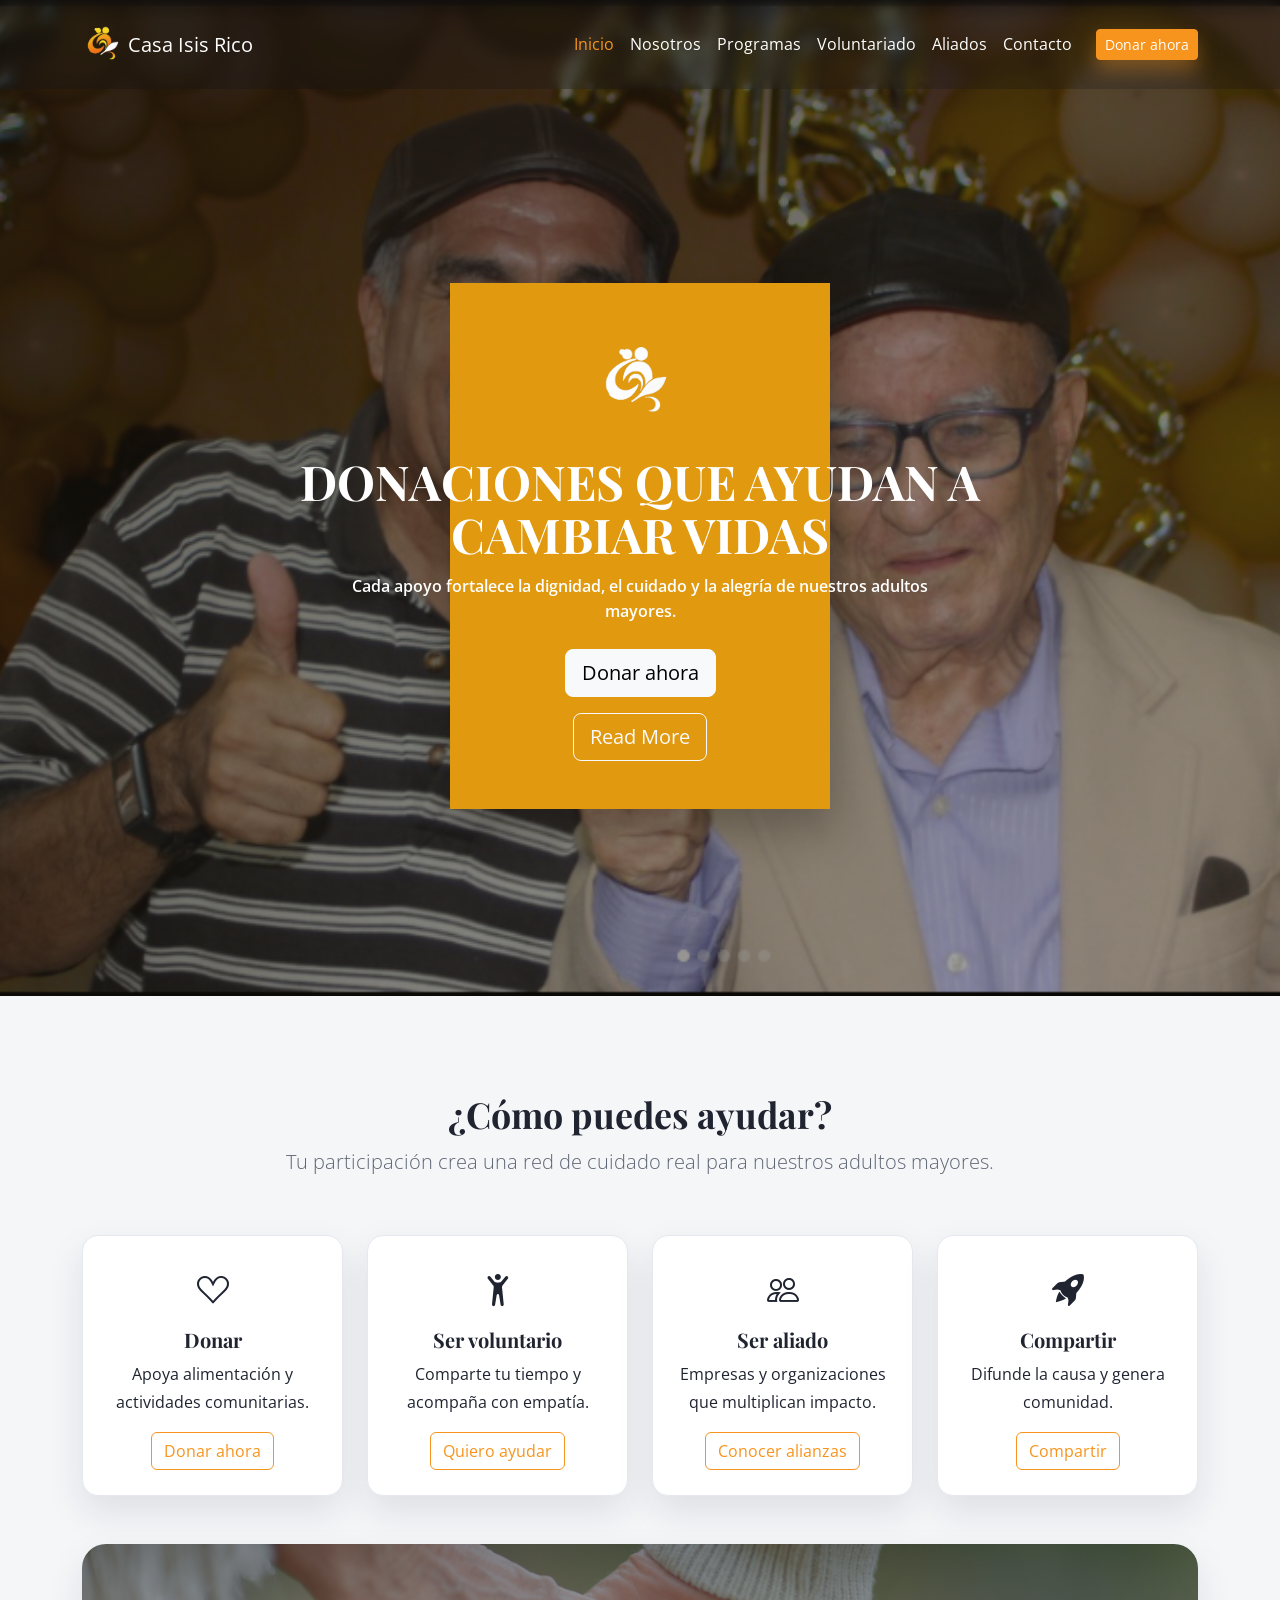
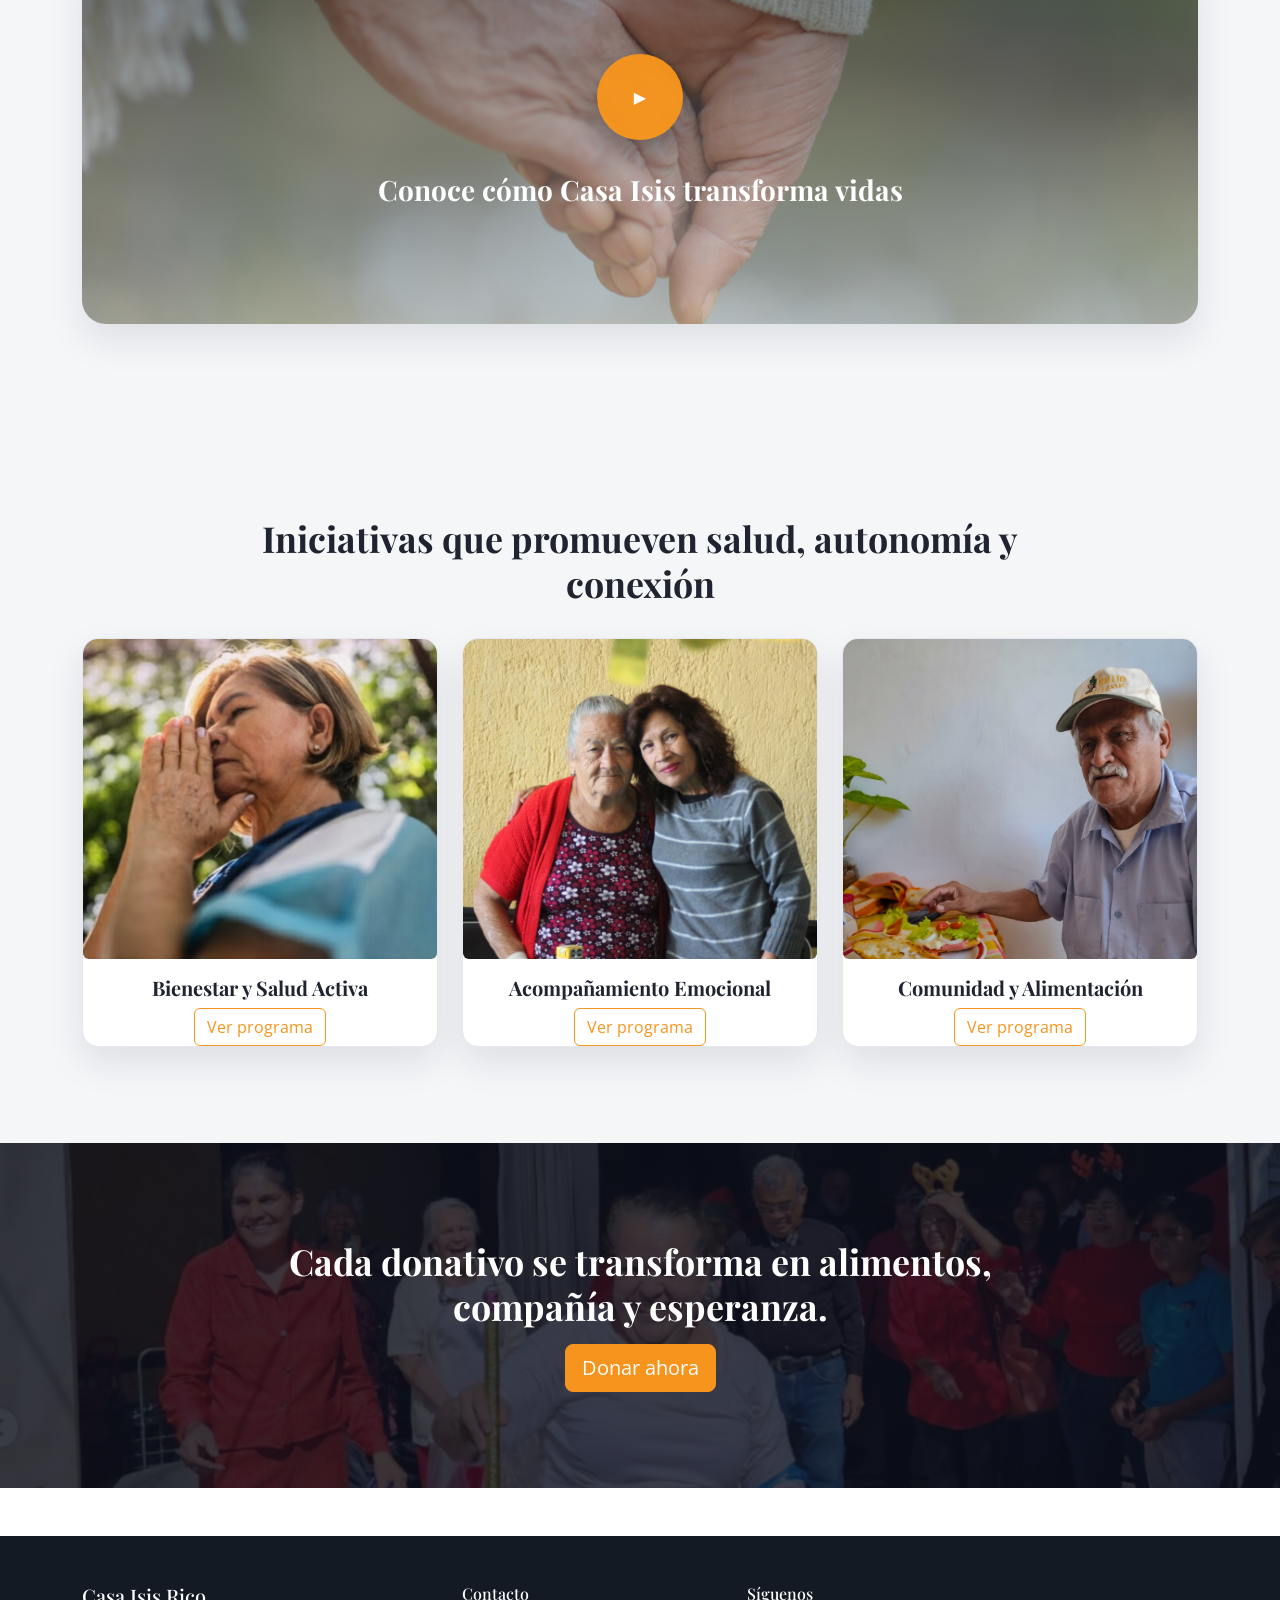
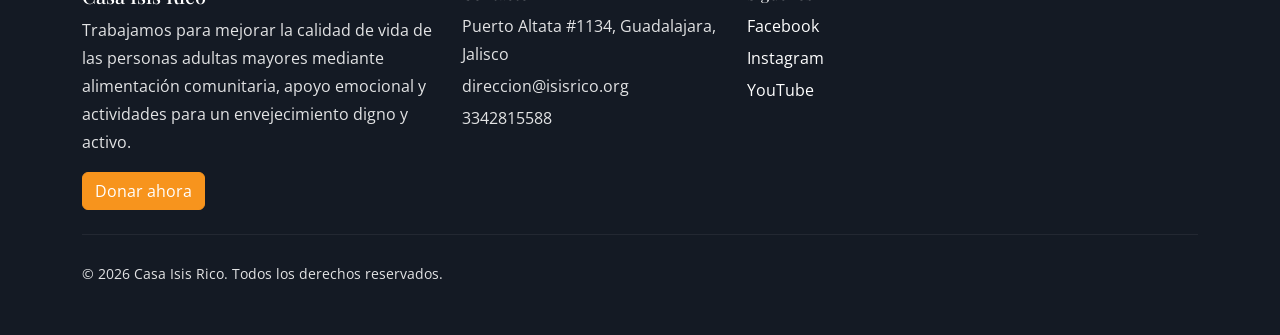
==== commit 231c31ce: "acabamos" ====
--- a/index.html
+++ b/index.html
@@ -9,6 +9,7 @@
 <link href="https://fonts.googleapis.com/css2?family=Open+Sans:wght@400;600&family=Playfair+Display:wght@700&family=Poppins:wght@600;700&display=swap" rel="stylesheet">
 
 <link href="https://cdn.jsdelivr.net/npm/bootstrap@5.3.3/dist/css/bootstrap.min.css" rel="stylesheet">
+<link rel="stylesheet" href="https://cdn.jsdelivr.net/npm/bootstrap-icons@1.11.1/font/bootstrap-icons.css">
 <link rel="stylesheet" href="https://cdn-uicons.flaticon.com/uicons-regular-rounded/css/uicons-regular-rounded.css">
 <link rel="stylesheet" href="assets/css/base.css">
 <link rel="stylesheet" href="assets/css/components.css">
@@ -74,7 +75,9 @@
 
 <div class="col-md-3">
 <div class="card-soft help-card h-100 text-center">
-<div class="fs-2 mb-2" aria-hidden="true">💛</div>
+<div class="fs-2 mb-2" aria-hidden="true">
+    <i class="bi bi-suit-heart"></i>
+</div>
 <h5>Donar</h5>
 <p>Apoya alimentación y actividades comunitarias.</p>
 <a class="btn btn-outline-brand" href="https://providencia.org.mx/causes/altata" target="_blank" rel="noopener noreferrer">Donar ahora</a>
@@ -83,7 +86,9 @@
 
 <div class="col-md-3">
 <div class="card-soft help-card h-100 text-center">
-<div class="fs-2 mb-2" aria-hidden="true">🤝</div>
+<div class="fs-2 mb-2" aria-hidden="true">
+    <i class="bi bi-person-arms-up"></i>
+</div>
 <h5>Ser voluntario</h5>
 <p>Comparte tu tiempo y acompaña con empatía.</p>
 <a class="btn btn-outline-brand" href="voluntariado.html">Quiero ayudar</a>
@@ -92,7 +97,9 @@
 
 <div class="col-md-3">
 <div class="card-soft help-card h-100 text-center">
-<div class="fs-2 mb-2" aria-hidden="true">🏢</div>
+<div class="fs-2 mb-2" aria-hidden="true">
+    <i class="bi bi-people"></i>
+</div>
 <h5>Ser aliado</h5>
 <p>Empresas y organizaciones que multiplican impacto.</p>
 <a class="btn btn-outline-brand" href="aliados.html">Conocer alianzas</a>
@@ -101,7 +108,9 @@
 
 <div class="col-md-3">
 <div class="card-soft help-card h-100 text-center">
-<div class="fs-2 mb-2" aria-hidden="true">📣</div>
+<div class="fs-2 mb-2" aria-hidden="true">
+    <i class="bi bi-rocket-takeoff-fill"></i>
+</div>
 <h5>Compartir</h5>
 <p>Difunde la causa y genera comunidad.</p>
 <button class="btn btn-outline-brand" type="button" onclick="shareCasaIsis()">Compartir</button>
@@ -122,7 +131,7 @@
 ▶
 </button>
 
-<h3 class="mt-3">
+<h3 class="mt-3 text-white">
 Conoce cómo Casa Isis transforma vidas
 </h3>
 
@@ -205,7 +214,7 @@
 
 <div class="ratio ratio-16x9">
 <iframe
-src="https://www.youtube.com/embed/VIDEO_URL"
+src="https://www.youtube.com/embed/3uqxJ6UQa7I?start=19"
 allowfullscreen>
 </iframe>
 </div>
--- a/assets/css/components.css
+++ b/assets/css/components.css
@@ -63,14 +63,20 @@
 
 .story-video {
   border-radius: var(--radius-lg);
-  min-height: 360px;
-  background: linear-gradient(rgba(16, 20, 32, 0.52), rgba(16, 20, 32, 0.52)),
-    url('https://images.unsplash.com/photo-1516589178581-6cd7833ae3b2?auto=format&fit=crop&w=1600&q=80') center / cover no-repeat;
-  display: grid;
+  min-height: 380px;
+  background: linear-gradient(rgba(16, 20, 32, 0.52), rgba(200, 201, 202, 0.52)),
+  url('../../img/videoport.jpg') center / cover no-repeat;
+  background-position: center 70%;
+  display: flex;
+  justify-content: center; /* horizontal */
+  align-items: center;     /* vertical */
+  flex-direction: column;  /* apila el texto y botón */
   place-items: center;
   gap: 1rem;
   padding: 2rem;
   box-shadow: var(--shadow-soft);
+
+}
 }
 
 .video-copy h3 {
@@ -87,6 +93,7 @@
   color: #fff;
   box-shadow: 0 16px 30px rgba(8, 10, 14, 0.32);
   transition: transform 0.25s ease;
+  
 }
 
 .video-trigger:hover,
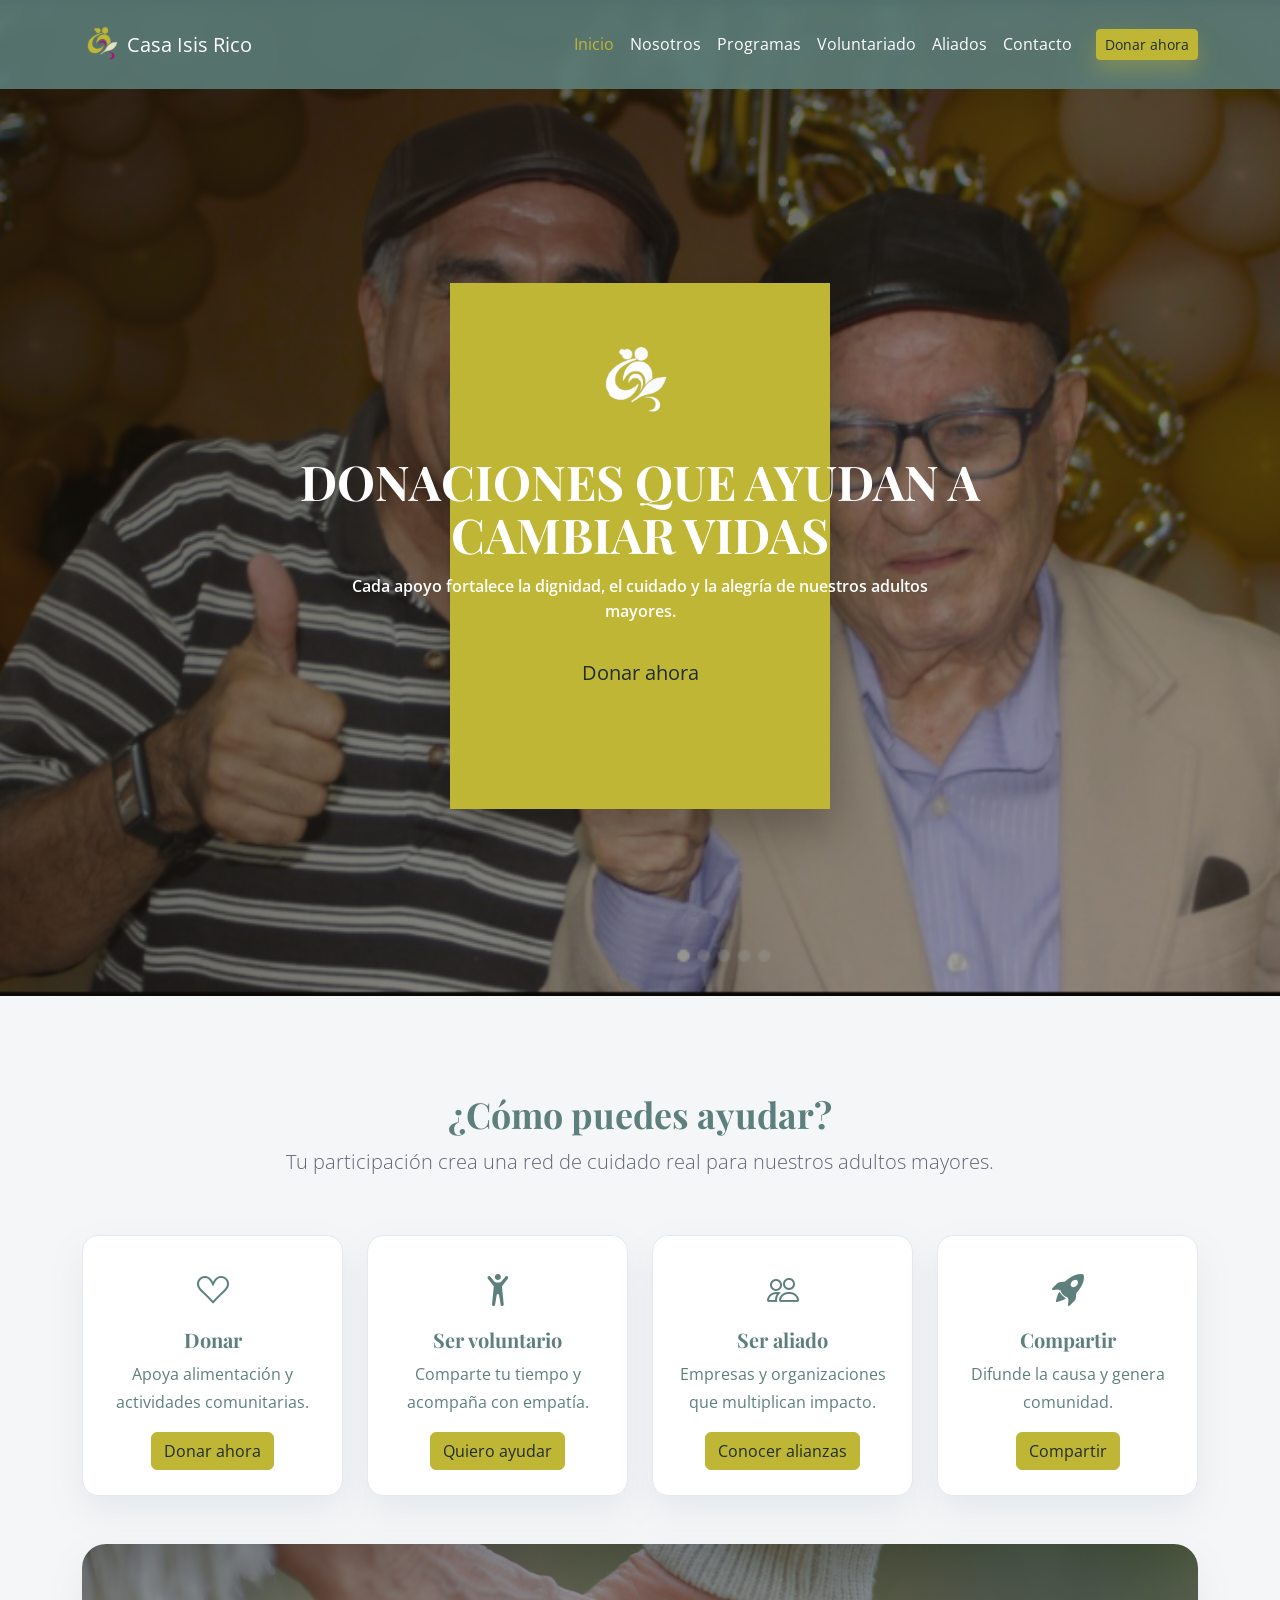
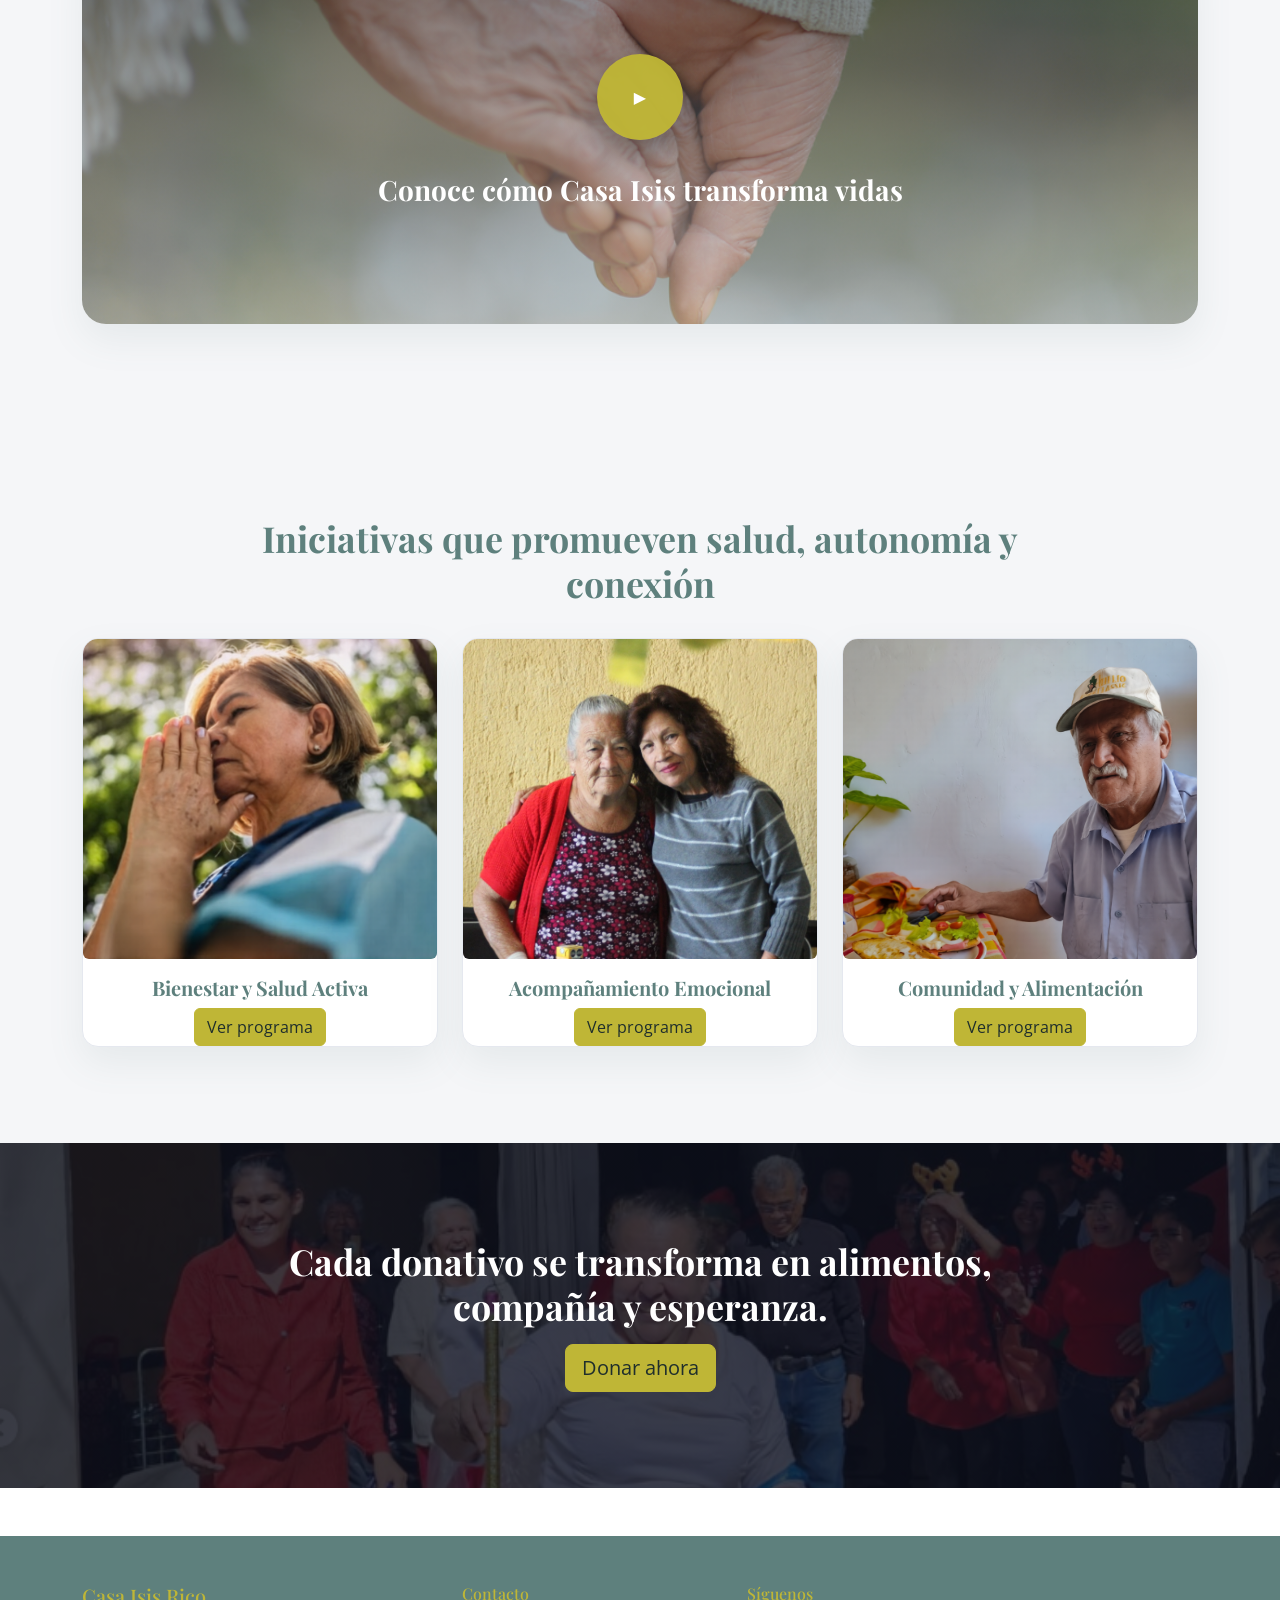
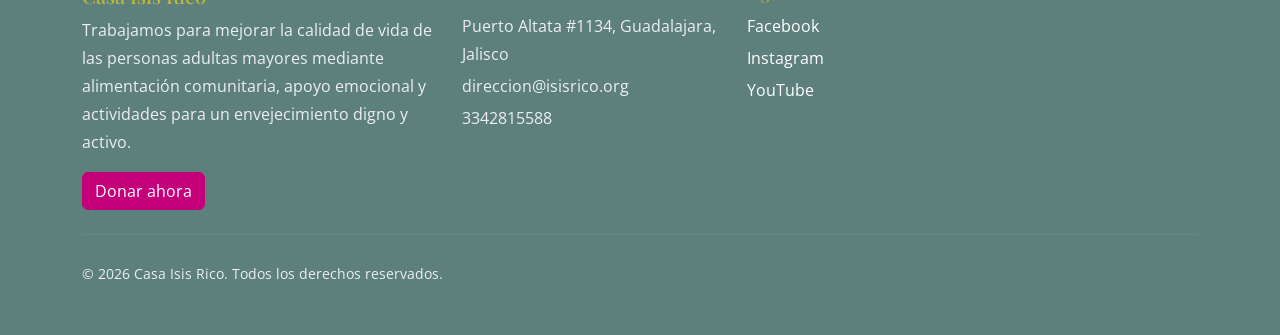
==== commit 5c8bbd8b: "colores actualizados" ====
--- a/index.html
+++ b/index.html
@@ -15,6 +15,7 @@
 <link rel="stylesheet" href="assets/css/components.css">
 <link rel="stylesheet" href="assets/css/pages.css">
 <link rel="stylesheet" href="assets/css/hero.css">
+<link rel="icon" type="image/png" href="img/logocolor.png">
 
 </head>
 
--- a/assets/css/base.css
+++ b/assets/css/base.css
@@ -1,14 +1,18 @@
 :root {
-  --color-primary: #f7941d;
-  --color-primary-dark: #d97d10;
-  --color-secondary: #ffe0bc;
-  --color-accent: #ffbf75;
+  --color-primary: #BFB636;
+  --color-primary-dark: #a79f2f;
+  --color-secondary: #5e807d;
+  --color-accent: #C3007A;
+  --color-brand-yellow: #BFB636;
+  --color-brand-green: #5e807d;
+  --color-brand-fuchsia: #C3007A;
+  --color-btn-text-dark: #1f2e2c;
   --color-surface: #f5f6f8;
   --color-surface-soft: #ffffff;
-  --color-ink: #1f2430;
+  --color-ink: #5e807d;
   --color-muted: #5e6574;
   --color-border: #e5e8ef;
-  --shadow-soft: 0 16px 36px rgba(24, 32, 56, 0.1);
+  --shadow-soft: 0 16px 36px rgba(94, 128, 125, 0.1);
   --radius-md: 1rem;
   --radius-lg: 1.5rem;
 }
@@ -69,27 +73,67 @@
 }
 
 .btn-brand {
-  background: var(--color-primary);
-  border-color: var(--color-primary);
-  color: #fff;
+  background: var(--color-brand-yellow);
+  border-color: var(--color-brand-yellow);
+  color: var(--color-btn-text-dark);
 }
 
 .btn-brand:hover,
 .btn-brand:focus {
-  background: var(--color-primary-dark);
-  border-color: var(--color-primary-dark);
+  background: var(--color-brand-fuchsia);
+  border-color: var(--color-brand-fuchsia);
   color: #fff;
 }
 
 .btn-outline-brand {
-  border-color: var(--color-primary);
-  color: var(--color-primary);
+  border-color: var(--color-brand-green);
+  color: var(--color-brand-green);
 }
 
 .btn-outline-brand:hover,
 .btn-outline-brand:focus {
-  background: var(--color-primary);
+  background: var(--color-brand-green);
+  border-color: var(--color-brand-green);
   color: #fff;
+}
+
+.btn {
+  background: var(--color-brand-yellow);
+  color: var(--color-btn-text-dark);
+  border-color: var(--color-brand-yellow);
+}
+
+.btn:hover,
+.btn:focus {
+  background: var(--color-brand-fuchsia);
+  color: #fff;
+  border-color: var(--color-brand-fuchsia);
+}
+
+.btn-light {
+  background: var(--color-brand-yellow);
+  border-color: var(--color-brand-yellow);
+  color: var(--color-btn-text-dark);
+}
+
+.btn-light:hover,
+.btn-light:focus {
+  background: var(--color-brand-fuchsia);
+  border-color: var(--color-brand-fuchsia);
+  color: #fff;
+}
+
+.btn-outline-light {
+  background: transparent;
+  border-color: var(--color-brand-yellow);
+  color: var(--color-brand-yellow);
+}
+
+.btn-outline-light:hover,
+.btn-outline-light:focus {
+  background: var(--color-brand-yellow);
+  border-color: var(--color-brand-yellow);
+  color: var(--color-btn-text-dark);
 }
 
 .focus-ring:focus-visible,
--- a/assets/css/components.css
+++ b/assets/css/components.css
@@ -1,13 +1,13 @@
 .site-navbar {
-  background: rgba(14, 18, 30, 0.2);
+  background: rgba(94, 128, 125, 0.86);
   backdrop-filter: blur(8px);
   transition: background 0.3s ease, box-shadow 0.3s ease, padding 0.3s ease;
   padding: 0.9rem 0;
 }
 
 .site-navbar.scrolled {
-  background: rgba(14, 18, 30, 0.94);
-  box-shadow: 0 10px 28px rgba(0, 0, 0, 0.22);
+  background: rgba(94, 128, 125, 0.98);
+  box-shadow: 0 10px 28px rgba(35, 50, 49, 0.35);
   padding: 0.6rem 0;
 }
 
@@ -18,7 +18,7 @@
 
 .site-navbar .nav-link:hover,
 .site-navbar .nav-link.active {
-  color: var(--color-primary);
+  color: var(--color-brand-yellow);
 }
 
 .navbar-toggler {
@@ -30,14 +30,14 @@
 }
 
 .nav-donate-btn {
-  box-shadow: 0 10px 20px rgba(247, 148, 29, 0.35);
+  box-shadow: 0 10px 20px rgba(191, 182, 54, 0.35);
 }
 
 .navbar-brand-mark {
   width: 2.25rem;
   height: 2.25rem;
   border-radius: 50%;
-  background: linear-gradient(135deg, var(--color-primary), #ffb866);
+  background: linear-gradient(135deg, var(--color-brand-yellow), var(--color-brand-fuchsia));
   display: inline-grid;
   place-items: center;
   color: #fff;
@@ -56,7 +56,7 @@
   width: 3rem;
   height: 3rem;
   border-radius: 50%;
-  background: rgba(247, 148, 29, 0.16);
+  background: rgba(191, 182, 54, 0.16);
   font-size: 1.35rem;
   margin-bottom: 0.75rem;
 }
@@ -89,7 +89,7 @@
   height: 86px;
   border-radius: 50%;
   border: 0;
-  background: rgba(247, 148, 29, 0.96);
+  background: rgba(191, 182, 54, 0.96);
   color: #fff;
   box-shadow: 0 16px 30px rgba(8, 10, 14, 0.32);
   transition: transform 0.25s ease;
@@ -116,7 +116,7 @@
 
 .card-soft:hover {
   transform: translateY(-7px);
-  box-shadow: 0 22px 40px rgba(24, 32, 56, 0.14);
+  box-shadow: 0 22px 40px rgba(94, 128, 125, 0.14);
 }
 
 .story-block {
@@ -126,7 +126,7 @@
 
 .cta-band {
   border-radius: var(--radius-lg);
-  background: #202632;
+  background: #5e807d;
   color: #fff;
   padding: 2rem;
 }
@@ -152,17 +152,34 @@
 }
 
 .site-footer {
-  background: #141a24;
+  background: var(--color-brand-green);
   color: rgba(255, 255, 255, 0.88);
 }
 
+.site-footer .text-white {
+  color: var(--color-brand-yellow) !important;
+}
+
 .site-footer a {
   color: #fff;
   text-decoration: none;
 }
 
 .site-footer a:hover {
-  color: var(--color-primary);
+  color: var(--color-brand-yellow);
+}
+
+.site-footer .btn-brand {
+  background: var(--color-brand-fuchsia);
+  border-color: var(--color-brand-fuchsia);
+  color: #fff;
+}
+
+.site-footer .btn-brand:hover,
+.site-footer .btn-brand:focus {
+  background: var(--color-brand-yellow);
+  border-color: var(--color-brand-yellow);
+  color: var(--color-btn-text-dark);
 }
 
 .social-links li + li {
@@ -190,7 +207,7 @@
   width: 3rem;
   height: 3rem;
   border-radius: 50%;
-  background: rgba(247, 148, 29, 0.17);
+  background: rgba(191, 182, 54, 0.17);
   font-size: 1.4rem;
   margin-bottom: 0.8rem;
 }
@@ -207,7 +224,7 @@
   width: 3.2rem;
   height: 3.2rem;
   border-radius: 0.9rem;
-  background: rgba(247, 148, 29, 0.14);
+  background: rgba(191, 182, 54, 0.14);
   font-size: 1.55rem;
 }
 
@@ -291,7 +308,7 @@
 
 @media (max-width: 991px) {
   .site-navbar {
-    background: rgba(14, 18, 30, 0.94);
+    background: rgba(94, 128, 125, 0.98);
   }
 
   .nav-donate-btn {
--- a/assets/css/hero.css
+++ b/assets/css/hero.css
@@ -38,8 +38,8 @@
 .hero-section .hero-highlight-card {
   max-width: 380px;
   border-radius: 0;
-  background: #e1990f;
-  color: #1f2430;
+  background: #BFB636;
+  color: #5e807d;
   padding: clamp(2rem, 4vw, 3rem);
   box-shadow: 0 20px 40px rgba(24, 18, 9, 0.3);
   animation: heroFadeIn 0.9s ease;
@@ -104,7 +104,7 @@
 .hero-section .hero-action:hover,
 .hero-section .hero-action:focus {
   transform: translateY(-2px);
-  box-shadow: 0 12px 22px rgba(24, 32, 56, 0.18);
+  box-shadow: 0 12px 22px rgba(94, 128, 125, 0.18);
 }
 
 @keyframes heroFadeIn {
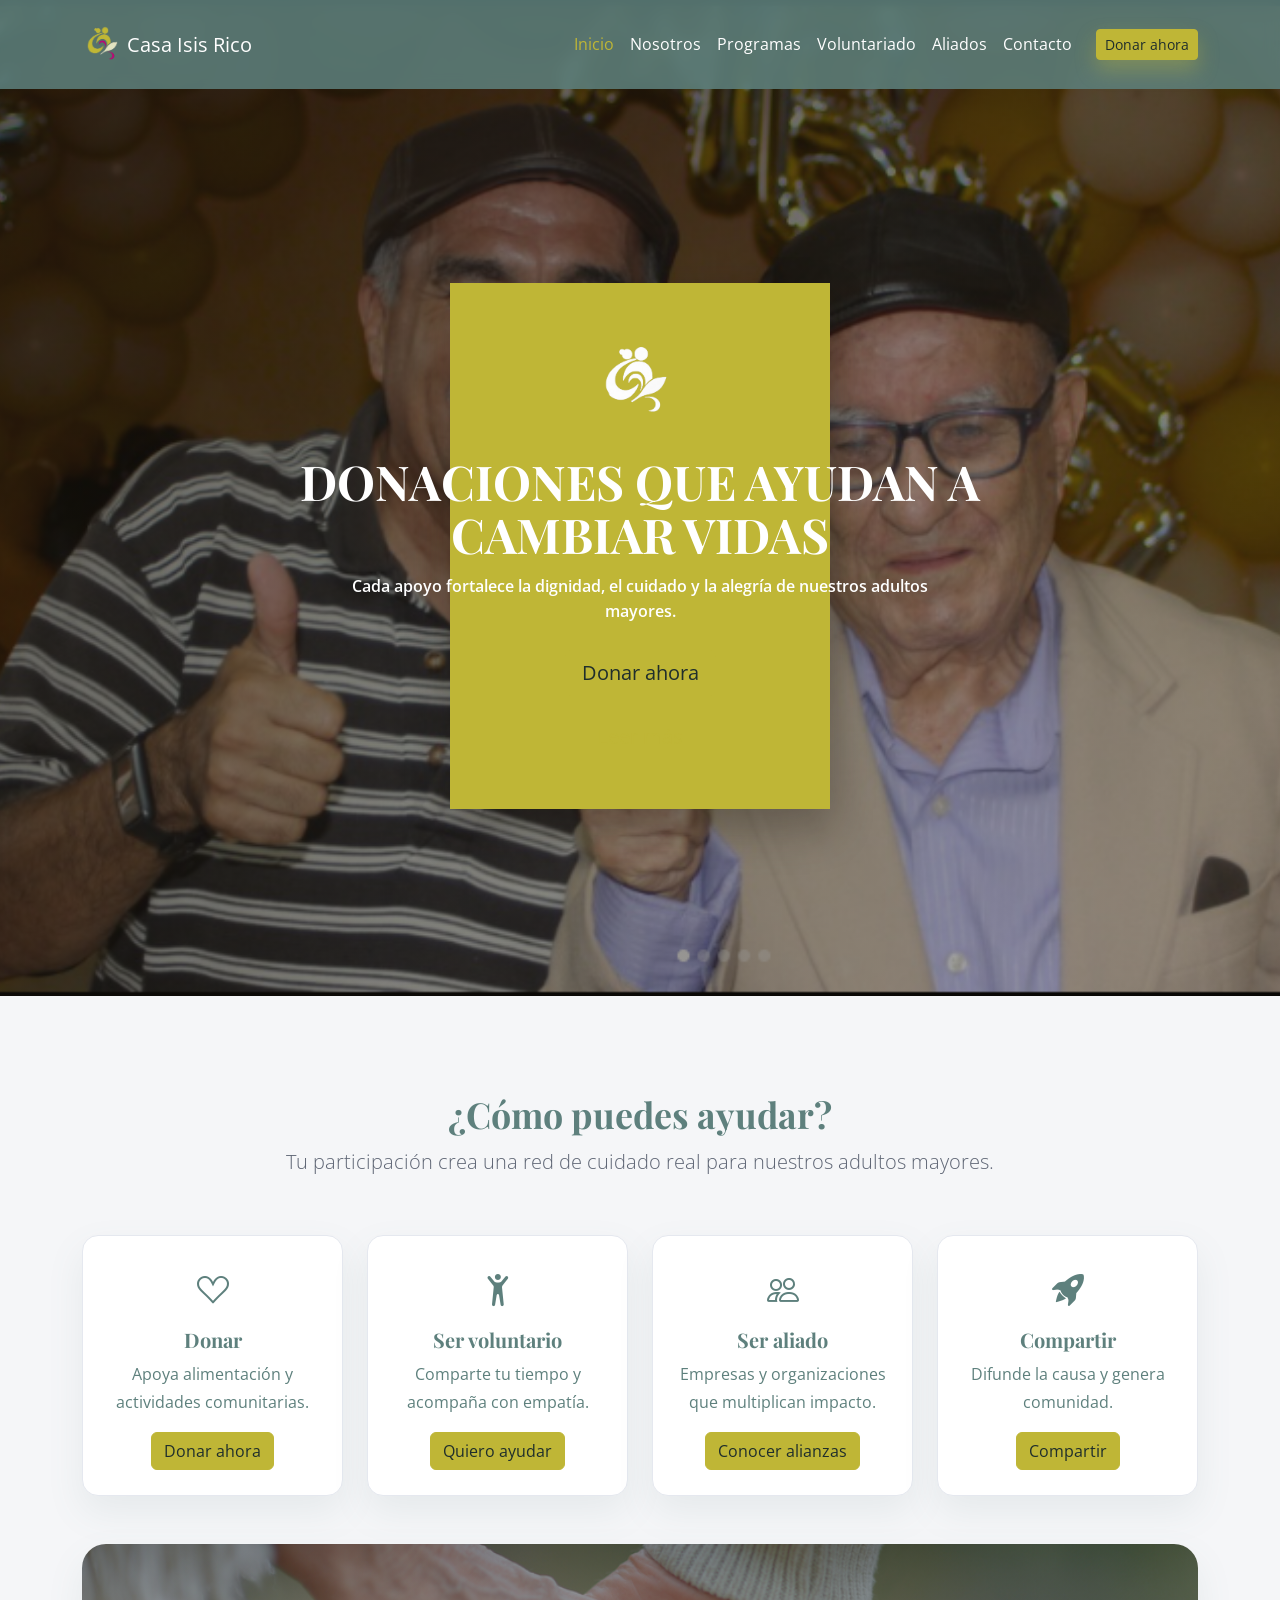
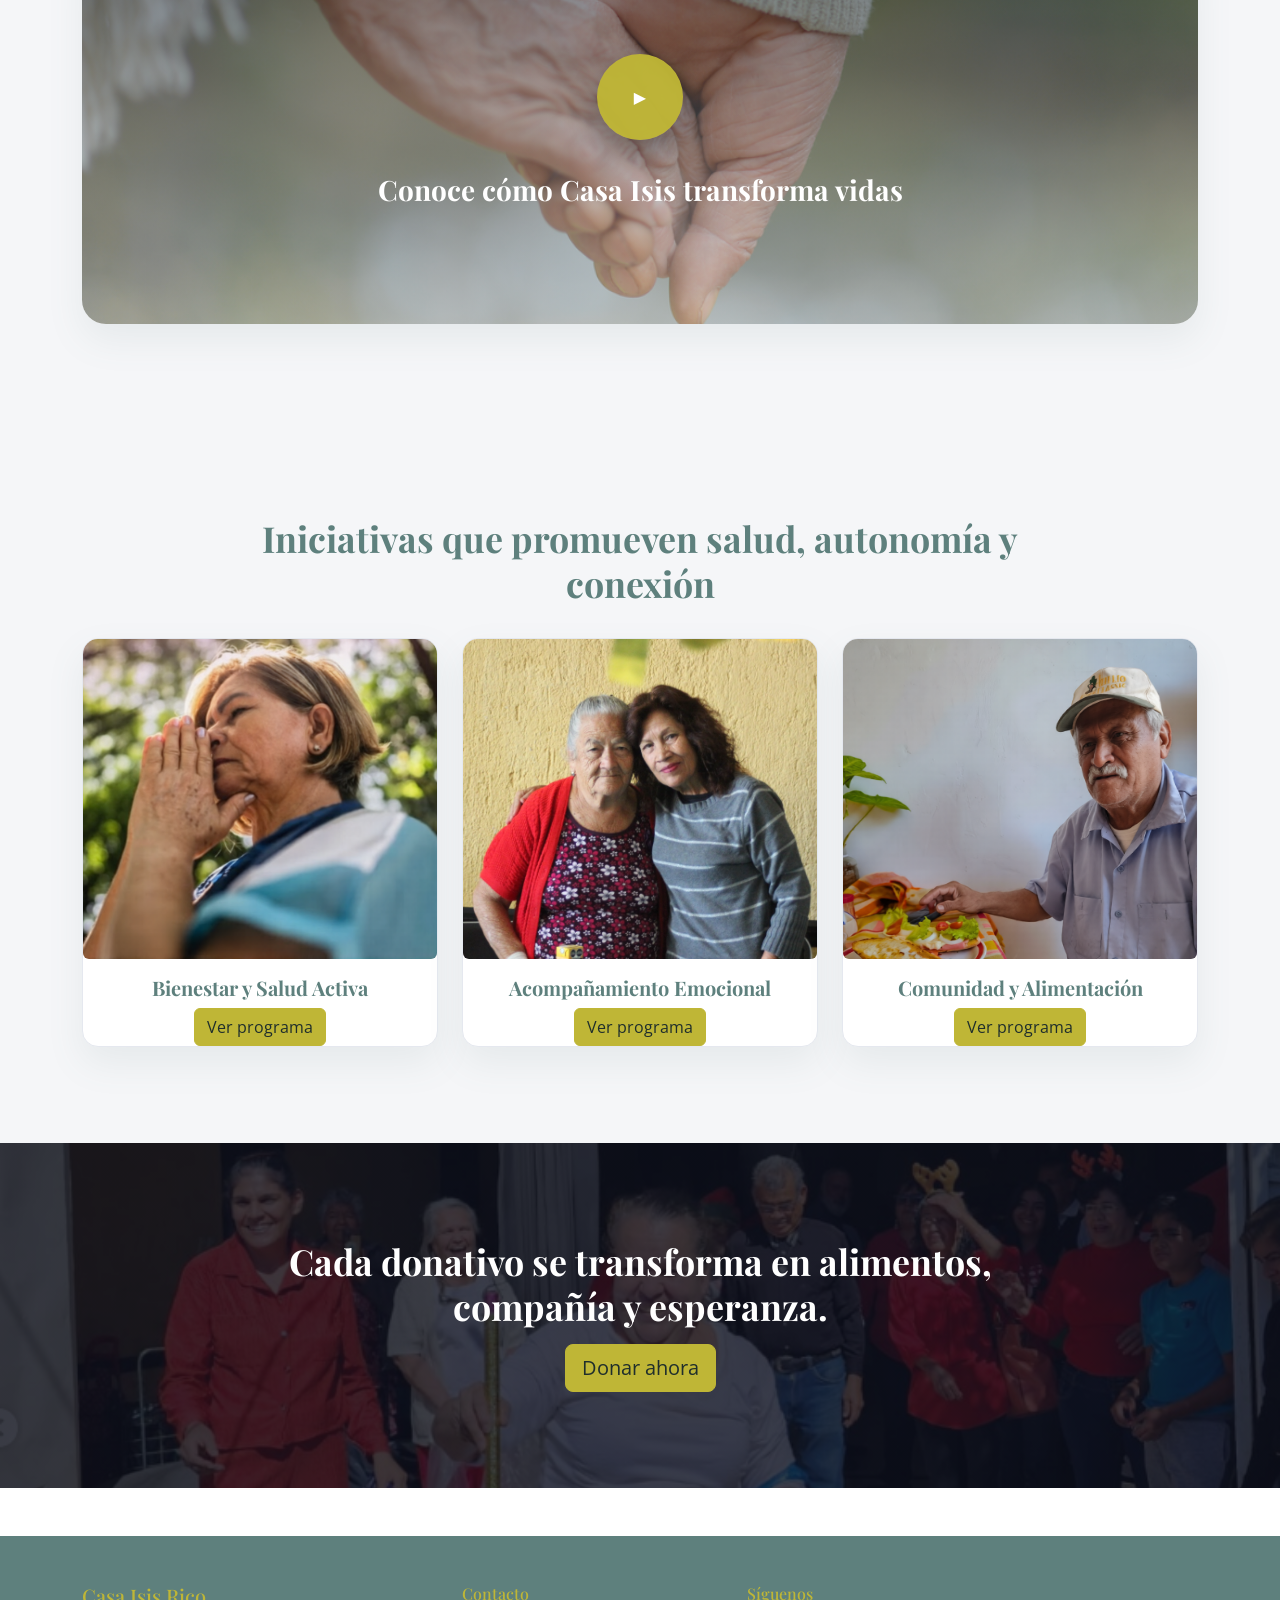
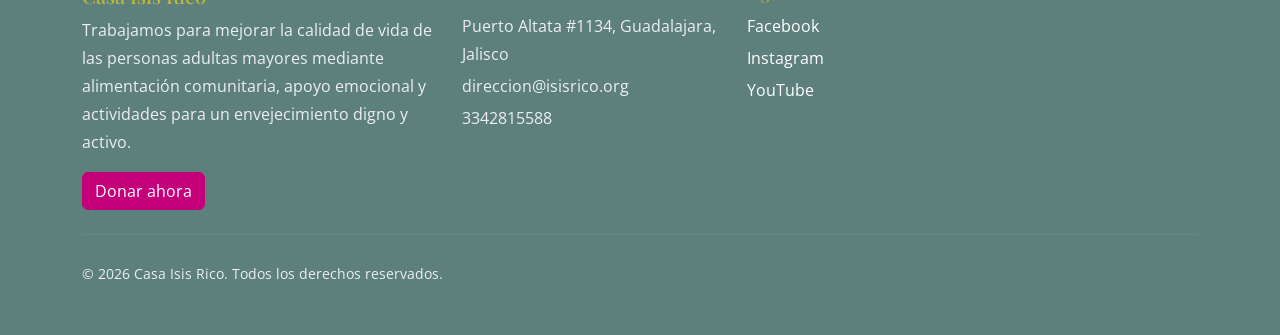
==== commit bc62c27c: "leer mas" ====
--- a/index.html
+++ b/index.html
@@ -50,7 +50,7 @@
 target="_blank">Donar ahora</a>
 
 <a class="btn btn-outline-light btn-lg" href="#como-ayudar">
-Read More
+Leer más
 </a>
 </div>
 
